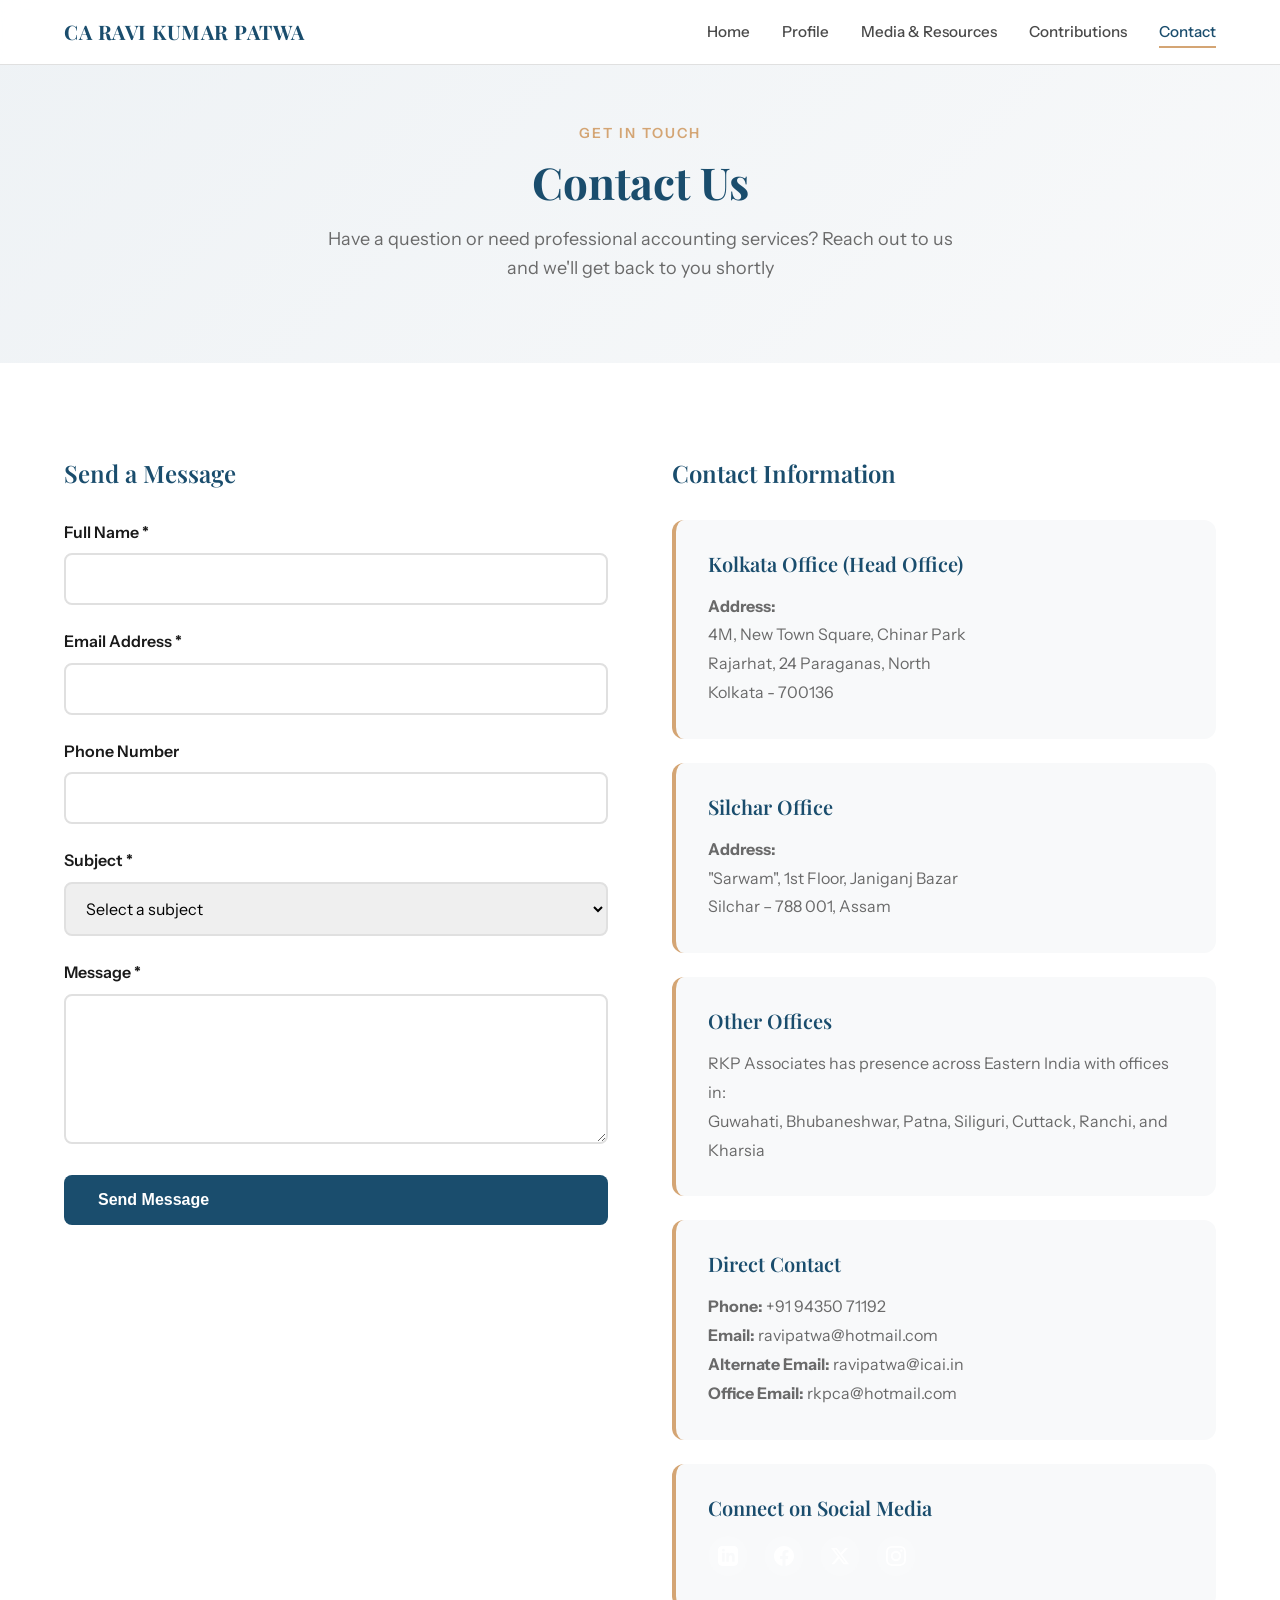
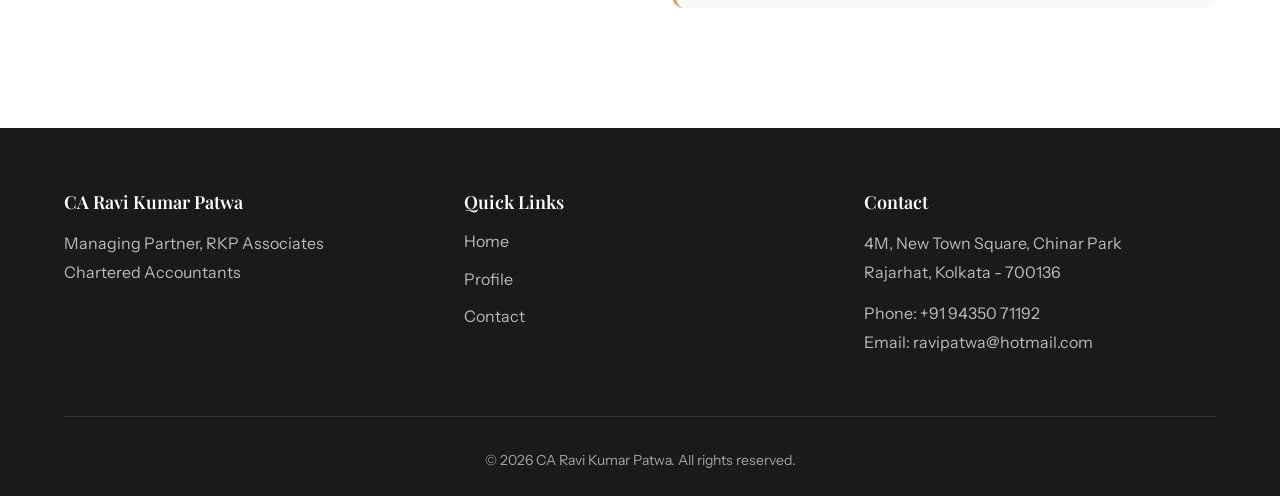
==== contact.html @ ddc804d8 "new website created" ====
<!DOCTYPE html>
<html lang="en">
<head>
    <meta charset="UTF-8">
    <meta name="viewport" content="width=device-width, initial-scale=1.0">
    <title>Contact - CA Ravi Kumar Patwa</title>
    <link href="https://fonts.googleapis.com/css2?family=Playfair+Display:wght@400;600;700&family=Instrument+Sans:wght@400;500;600&display=swap" rel="stylesheet">
    <link rel="stylesheet" href="styles.css">
    <style>
        .contact-grid { display: grid; grid-template-columns: 1fr 1fr; gap: 64px; align-items: start; }
        .form-group { margin-bottom: 24px; }
        .form-group label { display: block; font-weight: 600; color: var(--text-primary); margin-bottom: 8px; }
        .form-group input, .form-group textarea, .form-group select {
            width: 100%; padding: 14px 16px; border: 2px solid var(--border); border-radius: 8px;
            font-family: var(--font-body); font-size: 1rem; transition: var(--transition);
        }
        .form-group input:focus, .form-group textarea:focus, .form-group select:focus {
            outline: none; border-color: var(--primary); box-shadow: 0 0 0 3px rgba(26, 77, 109, 0.1);
        }
        .form-group textarea { min-height: 150px; resize: vertical; }
        .contact-info-card { background: var(--bg-secondary); padding: 32px; border-radius: 12px; margin-bottom: 24px;
            border-left: 4px solid var(--accent); }
        .contact-info-card h3 { color: var(--primary); margin-bottom: 16px; font-size: 1.25rem; }
        .contact-info-card p { color: var(--text-light); line-height: 1.8; }
        .success-message { background: #d4edda; color: #155724; padding: 16px; border-radius: 8px; margin-bottom: 24px;
            display: none; }
        @media (max-width: 968px) { .contact-grid { grid-template-columns: 1fr; } }
    </style>
</head>
<body>
    <nav class="navbar">
        <div class="container">
            <div class="nav-brand"><span class="brand-name">CA RAVI KUMAR PATWA</span></div>
            <div class="nav-menu" id="navMenu">
                <a href="index.html" class="nav-link">Home</a>
                <a href="profile.html" class="nav-link">Profile</a>
                <a href="media.html" class="nav-link">Media & Resources</a>
                <a href="contributions.html" class="nav-link">Contributions</a>
                <a href="contact.html" class="nav-link active">Contact</a>
            </div>
            <div class="nav-toggle" id="navToggle"><span></span><span></span><span></span></div>
        </div>
    </nav>

    <section style="padding: 120px 0 80px; background: linear-gradient(135deg, var(--bg-tertiary) 0%, var(--bg-secondary) 100%);">
        <div class="container">
            <div style="max-width: 900px; margin: 0 auto; text-align: center;">
                <span class="section-label">Get in Touch</span>
                <h1 class="section-title">Contact Us</h1>
                <p class="section-description">Have a question or need professional accounting services? Reach out to us and we'll get back to you shortly</p>
            </div>
        </div>
    </section>

    <section style="padding: 96px 0; background: white;">
        <div class="container">
            <div class="contact-grid">
                <div>
                    <h2 style="color: var(--primary); margin-bottom: 32px;">Send a Message</h2>
                    <div id="successMessage" class="success-message">Thank you for your message! We'll get back to you soon.</div>
                    <form id="contactForm" action="https://formsubmit.co/ravipatwa@hotmail.com" method="POST">
                        <input type="hidden" name="_subject" value="New Contact Form Submission - CA Ravi Patwa">
                        <input type="hidden" name="_captcha" value="false">
                        <input type="hidden" name="_next" value="contact.html?success=true">
                        
                        <div class="form-group">
                            <label for="name">Full Name *</label>
                            <input type="text" id="name" name="name" required>
                        </div>
                        
                        <div class="form-group">
                            <label for="email">Email Address *</label>
                            <input type="email" id="email" name="email" required>
                        </div>
                        
                        <div class="form-group">
                            <label for="phone">Phone Number</label>
                            <input type="tel" id="phone" name="phone">
                        </div>
                        
                        <div class="form-group">
                            <label for="subject">Subject *</label>
                            <select id="subject" name="subject" required>
                                <option value="">Select a subject</option>
                                <option value="Audit Services">Audit Services</option>
                                <option value="Tax Consultation">Tax Consultation</option>
                                <option value="Business Advisory">Business Advisory</option>
                                <option value="Training Program">Training Program</option>
                                <option value="Speaking Engagement">Speaking Engagement</option>
                                <option value="General Inquiry">General Inquiry</option>
                            </select>
                        </div>
                        
                        <div class="form-group">
                            <label for="message">Message *</label>
                            <textarea id="message" name="message" required></textarea>
                        </div>
                        
                        <button type="submit" class="btn btn-primary" style="width: 100%;">Send Message</button>
                    </form>
                </div>

                <div>
                    <h2 style="color: var(--primary); margin-bottom: 32px;">Contact Information</h2>
                    
                    <div class="contact-info-card">
                        <h3>Kolkata Office (Head Office)</h3>
                        <p><strong>Address:</strong><br>
                        4M, New Town Square, Chinar Park<br>
                        Rajarhat, 24 Paraganas, North<br>
                        Kolkata - 700136</p>
                    </div>

                    <div class="contact-info-card">
                        <h3>Silchar Office</h3>
                        <p><strong>Address:</strong><br>
                        "Sarwam", 1st Floor, Janiganj Bazar<br>
                        Silchar – 788 001, Assam</p>
                    </div>

                    <div class="contact-info-card">
                        <h3>Other Offices</h3>
                        <p>RKP Associates has presence across Eastern India with offices in:<br>
                        Guwahati, Bhubaneshwar, Patna, Siliguri, Cuttack, Ranchi, and Kharsia</p>
                    </div>

                    <div class="contact-info-card">
                        <h3>Direct Contact</h3>
                        <p><strong>Phone:</strong> +91 94350 71192<br>
                        <strong>Email:</strong> ravipatwa@hotmail.com<br>
                        <strong>Alternate Email:</strong> ravipatwa@icai.in<br>
                        <strong>Office Email:</strong> rkpca@hotmail.com</p>
                    </div>

                    <div class="contact-info-card">
                        <h3>Connect on Social Media</h3>
                        <div class="social-links" style="margin-top: 16px;">
                        <a href="https://www.linkedin.com/in/ravi-kumar-patwa-6760015/" target="_blank" aria-label="LinkedIn">
                            <svg viewBox="0 0 24 24" fill="currentColor"><path d="M19 0h-14c-2.761 0-5 2.239-5 5v14c0 2.761 2.239 5 5 5h14c2.762 0 5-2.239 5-5v-14c0-2.761-2.238-5-5-5zm-11 19h-3v-11h3v11zm-1.5-12.268c-.966 0-1.75-.79-1.75-1.764s.784-1.764 1.75-1.764 1.75.79 1.75 1.764-.783 1.764-1.75 1.764zm13.5 12.268h-3v-5.604c0-3.368-4-3.113-4 0v5.604h-3v-11h3v1.765c1.396-2.586 7-2.777 7 2.476v6.759z"/></svg>
                        </a>
                        <a href="https://www.facebook.com/caravipatwa/" target="_blank" aria-label="Facebook">
                            <svg viewBox="0 0 24 24" fill="currentColor"><path d="M24 12.073c0-6.627-5.373-12-12-12s-12 5.373-12 12c0 5.99 4.388 10.954 10.125 11.854v-8.385H7.078v-3.47h3.047V9.43c0-3.007 1.792-4.669 4.533-4.669 1.312 0 2.686.235 2.686.235v2.953H15.83c-1.491 0-1.956.925-1.956 1.874v2.25h3.328l-.532 3.47h-2.796v8.385C19.612 23.027 24 18.062 24 12.073z"/></svg>
                        </a>
                        <a href="https://x.com/ravipatwa" target="_blank" aria-label="Twitter">
                            <svg viewBox="0 0 24 24" fill="currentColor"><path d="M18.244 2.25h3.308l-7.227 8.26 8.502 11.24H16.17l-5.214-6.817L4.99 21.75H1.68l7.73-8.835L1.254 2.25H8.08l4.713 6.231zm-1.161 17.52h1.833L7.084 4.126H5.117z"/></svg>
                        </a>
                        <a href="https://www.instagram.com/ravipatwa12/" target="_blank" aria-label="Instagram">
                            <svg viewBox="0 0 24 24" fill="currentColor"><path d="M12 2.163c3.204 0 3.584.012 4.85.07 3.252.148 4.771 1.691 4.919 4.919.058 1.265.069 1.645.069 4.849 0 3.205-.012 3.584-.069 4.849-.149 3.225-1.664 4.771-4.919 4.919-1.266.058-1.644.07-4.85.07-3.204 0-3.584-.012-4.849-.07-3.26-.149-4.771-1.699-4.919-4.92-.058-1.265-.07-1.644-.07-4.849 0-3.204.013-3.583.07-4.849.149-3.227 1.664-4.771 4.919-4.919 1.266-.057 1.645-.069 4.849-.069zm0-2.163c-3.259 0-3.667.014-4.947.072-4.358.2-6.78 2.618-6.98 6.98-.059 1.281-.073 1.689-.073 4.948 0 3.259.014 3.668.072 4.948.2 4.358 2.618 6.78 6.98 6.98 1.281.058 1.689.072 4.948.072 3.259 0 3.668-.014 4.948-.072 4.354-.2 6.782-2.618 6.979-6.98.059-1.28.073-1.689.073-4.948 0-3.259-.014-3.667-.072-4.947-.196-4.354-2.617-6.78-6.979-6.98-1.281-.059-1.69-.073-4.949-.073zm0 5.838c-3.403 0-6.162 2.759-6.162 6.162s2.759 6.163 6.162 6.163 6.162-2.759 6.162-6.163c0-3.403-2.759-6.162-6.162-6.162zm0 10.162c-2.209 0-4-1.79-4-4 0-2.209 1.791-4 4-4s4 1.791 4 4c0 2.21-1.791 4-4 4zm6.406-11.845c-.796 0-1.441.645-1.441 1.44s.645 1.44 1.441 1.44c.795 0 1.439-.645 1.439-1.44s-.644-1.44-1.439-1.44z"/></svg>
                        </a>
                        </div>
                    </div>
                </div>
            </div>
        </div>
    </section>

    <footer class="footer">
        <div class="container">
            <div class="footer-grid">
                <div class="footer-col">
                    <h3>CA Ravi Kumar Patwa</h3>
                    <p>Managing Partner, RKP Associates<br>Chartered Accountants</p>
                </div>
                <div class="footer-col">
                    <h4>Quick Links</h4>
                    <ul>
                        <li><a href="index.html">Home</a></li>
                        <li><a href="profile.html">Profile</a></li>
                        <li><a href="contact.html">Contact</a></li>
                    </ul>
                </div>
                <div class="footer-col">
                    <h4>Contact</h4>
                    <p>4M, New Town Square, Chinar Park<br>Rajarhat, Kolkata - 700136</p>
                    <p>Phone: +91 94350 71192<br>Email: ravipatwa@hotmail.com</p>
                </div>
            </div>
            <div class="footer-bottom">
                <p>&copy; 2026 CA Ravi Kumar Patwa. All rights reserved.</p>
            </div>
        </div>
    </footer>
    
    <script src="script.js"></script>
    <script>
        // Show success message if form was submitted
        const urlParams = new URLSearchParams(window.location.search);
        if (urlParams.get('success') === 'true') {
            document.getElementById('successMessage').style.display = 'block';
            window.history.replaceState({}, document.title, window.location.pathname);
        }
    </script>
</body>
</html>
---- styles.css ----
/* Reset and Base Styles */
* {
    margin: 0;
    padding: 0;
    box-sizing: border-box;
}

:root {
    /* Color Palette - Sophisticated Professional */
    --primary: #1a4d6d;
    --primary-light: #2b6b91;
    --primary-dark: #0f3449;
    --accent: #d4a574;
    --accent-light: #e6c9a8;
    --accent-dark: #b8864f;
    
    --text-primary: #1a1a1a;
    --text-secondary: #4a4a4a;
    --text-light: #6a6a6a;
    
    --bg-primary: #ffffff;
    --bg-secondary: #f8f9fa;
    --bg-tertiary: #eef2f5;
    
    --border: #e0e0e0;
    --shadow-sm: 0 2px 8px rgba(0, 0, 0, 0.08);
    --shadow-md: 0 4px 16px rgba(0, 0, 0, 0.12);
    --shadow-lg: 0 8px 32px rgba(0, 0, 0, 0.16);
    
    /* Typography */
    --font-heading: 'Playfair Display', serif;
    --font-body: 'Instrument Sans', -apple-system, system-ui, sans-serif;
    
    --transition: all 0.3s cubic-bezier(0.4, 0, 0.2, 1);
}

body {
    font-family: var(--font-body);
    color: var(--text-primary);
    background: var(--bg-primary);
    line-height: 1.6;
    overflow-x: hidden;
}

.container {
    max-width: 1200px;
    margin: 0 auto;
    padding: 0 24px;
}

/* Typography */
h1, h2, h3, h4, h5, h6 {
    font-family: var(--font-heading);
    font-weight: 600;
    line-height: 1.2;
    color: var(--text-primary);
}

/* Navigation */
.navbar {
    position: fixed;
    top: 0;
    left: 0;
    right: 0;
    z-index: 1000;
    background: rgba(255, 255, 255, 0.95);
    backdrop-filter: blur(10px);
    border-bottom: 1px solid var(--border);
    transition: var(--transition);
}

.navbar .container {
    display: flex;
    justify-content: space-between;
    align-items: center;
    padding: 16px 24px;
}

.nav-brand .brand-name {
    font-family: var(--font-heading);
    font-size: 1.25rem;
    font-weight: 700;
    color: var(--primary);
    letter-spacing: 0.5px;
}

.nav-menu {
    display: flex;
    gap: 32px;
}

.nav-link {
    font-size: 0.95rem;
    font-weight: 500;
    color: var(--text-secondary);
    text-decoration: none;
    position: relative;
    transition: var(--transition);
}

.nav-link:hover,
.nav-link.active {
    color: var(--primary);
}

.nav-link::after {
    content: '';
    position: absolute;
    bottom: -4px;
    left: 0;
    width: 0;
    height: 2px;
    background: var(--accent);
    transition: var(--transition);
}

.nav-link:hover::after,
.nav-link.active::after {
    width: 100%;
}

.nav-toggle {
    display: none;
    flex-direction: column;
    gap: 5px;
    cursor: pointer;
}

.nav-toggle span {
    width: 25px;
    height: 3px;
    background: var(--primary);
    transition: var(--transition);
}

/* Hero Section */
.hero {
    position: relative;
    min-height: 100vh;
    display: flex;
    align-items: center;
    background: linear-gradient(135deg, var(--bg-tertiary) 0%, var(--bg-secondary) 100%);
    padding-top: 80px;
}

.hero-overlay {
    position: absolute;
    inset: 0;
    background: url('data:image/svg+xml,%3Csvg width="60" height="60" viewBox="0 0 60 60" xmlns="http://www.w3.org/2000/svg"%3E%3Cg fill="none" fill-rule="evenodd"%3E%3Cg fill="%231a4d6d" fill-opacity="0.03"%3E%3Cpath d="M36 34v-4h-2v4h-4v2h4v4h2v-4h4v-2h-4zm0-30V0h-2v4h-4v2h4v4h2V6h4V4h-4zM6 34v-4H4v4H0v2h4v4h2v-4h4v-2H6zM6 4V0H4v4H0v2h4v4h2V6h4V4H6z"/%3E%3C/g%3E%3C/g%3E%3C/svg%3E');
    pointer-events: none;
}

.hero-content {
    width: 100%;
    position: relative;
    z-index: 1;
}

.hero-grid {
    display: grid;
    grid-template-columns: 1.2fr 1fr;
    gap: 64px;
    align-items: center;
}

.hero-label {
    display: inline-block;
    font-size: 0.875rem;
    font-weight: 600;
    letter-spacing: 2px;
    text-transform: uppercase;
    color: var(--accent);
    margin-bottom: 16px;
}

.hero-title {
    font-size: 4rem;
    font-weight: 700;
    margin-bottom: 16px;
    color: var(--primary);
    line-height: 1.1;
}

.hero-subtitle {
    font-size: 1.5rem;
    color: var(--text-secondary);
    margin-bottom: 24px;
    font-weight: 400;
}

.hero-description {
    font-size: 1.125rem;
    color: var(--text-light);
    margin-bottom: 32px;
    max-width: 540px;
}

.hero-stats {
    display: flex;
    gap: 48px;
    margin-bottom: 40px;
}

.stat-item {
    text-align: left;
}

.stat-number {
    font-family: var(--font-heading);
    font-size: 2.5rem;
    font-weight: 700;
    color: var(--primary);
    line-height: 1;
    margin-bottom: 8px;
}

.stat-label {
    font-size: 0.875rem;
    color: var(--text-light);
    text-transform: uppercase;
    letter-spacing: 1px;
}

.hero-cta {
    display: flex;
    gap: 16px;
    flex-wrap: wrap;
}

.btn {
    display: inline-flex;
    align-items: center;
    padding: 14px 32px;
    font-size: 1rem;
    font-weight: 600;
    text-decoration: none;
    border-radius: 8px;
    transition: var(--transition);
    cursor: pointer;
    border: 2px solid transparent;
}

.btn-primary {
    background: var(--primary);
    color: white;
}

.btn-primary:hover {
    background: var(--primary-dark);
    transform: translateY(-2px);
    box-shadow: var(--shadow-md);
}

.btn-outline {
    border-color: var(--primary);
    color: var(--primary);
    background: transparent;
}

.btn-outline:hover {
    background: var(--primary);
    color: white;
    transform: translateY(-2px);
}

.btn-outline-light {
    border-color: white;
    color: white;
    background: transparent;
}

.btn-outline-light:hover {
    background: white;
    color: var(--primary);
}

.hero-image {
    position: relative;
}

.image-frame {
    position: relative;
    border-radius: 12px;
    overflow: hidden;
    box-shadow: var(--shadow-lg);
}

.image-frame img {
    width: 100%;
    height: auto;
    display: block;
    object-fit: cover;
}

.image-accent {
    position: absolute;
    top: -20px;
    right: -20px;
    width: 100%;
    height: 100%;
    border: 3px solid var(--accent);
    border-radius: 12px;
    z-index: -1;
}

.scroll-indicator {
    position: absolute;
    bottom: 40px;
    left: 50%;
    transform: translateX(-50%);
    z-index: 2;
}

.scroll-indicator span {
    display: block;
    width: 24px;
    height: 36px;
    border: 2px solid var(--primary);
    border-radius: 12px;
    position: relative;
}

.scroll-indicator span::before {
    content: '';
    position: absolute;
    top: 8px;
    left: 50%;
    transform: translateX(-50%);
    width: 4px;
    height: 8px;
    background: var(--primary);
    border-radius: 2px;
    animation: scroll 2s infinite;
}

@keyframes scroll {
    0%, 100% { top: 8px; opacity: 1; }
    50% { top: 20px; opacity: 0.3; }
}

/* Section Styles */
section {
    padding: 96px 0;
}

.section-header {
    text-align: center;
    margin-bottom: 64px;
}

.section-label {
    display: inline-block;
    font-size: 0.875rem;
    font-weight: 600;
    letter-spacing: 2px;
    text-transform: uppercase;
    color: var(--accent);
    margin-bottom: 12px;
}

.section-title {
    font-size: 2.75rem;
    font-weight: 700;
    color: var(--primary);
    margin-bottom: 16px;
}

.section-description {
    font-size: 1.125rem;
    color: var(--text-light);
    max-width: 640px;
    margin: 0 auto;
}

/* Current Positions */
.current-positions {
    background: var(--bg-secondary);
}

.positions-grid {
    display: grid;
    grid-template-columns: repeat(auto-fit, minmax(300px, 1fr));
    gap: 24px;
}

.position-card {
    background: white;
    border-radius: 12px;
    padding: 32px;
    transition: var(--transition);
    border: 1px solid var(--border);
}

.position-card:hover {
    transform: translateY(-8px);
    box-shadow: var(--shadow-lg);
    border-color: var(--accent-light);
}

.position-card.highlight {
    background: linear-gradient(135deg, var(--primary) 0%, var(--primary-light) 100%);
    color: white;
    border: none;
}

.position-card.highlight h3,
.position-card.highlight .position-org,
.position-card.highlight .position-desc {
    color: white;
}

.position-card.highlight .position-icon svg {
    stroke: white;
}

.position-icon {
    width: 48px;
    height: 48px;
    margin-bottom: 20px;
}

.position-icon svg {
    width: 100%;
    height: 100%;
    stroke: var(--primary);
}

.position-card h3 {
    font-size: 1.25rem;
    margin-bottom: 8px;
    color: var(--text-primary);
}

.position-org {
    font-size: 0.875rem;
    font-weight: 600;
    color: var(--accent);
    margin-bottom: 12px;
    text-transform: uppercase;
    letter-spacing: 1px;
}

.position-desc {
    font-size: 0.95rem;
    color: var(--text-light);
    line-height: 1.6;
}

/* Journey Timeline */
.journey {
    background: white;
}

.journey-timeline {
    max-width: 800px;
    margin: 0 auto;
    position: relative;
}

.journey-timeline::before {
    content: '';
    position: absolute;
    left: 20px;
    top: 0;
    bottom: 0;
    width: 2px;
    background: var(--accent-light);
}

.timeline-item {
    position: relative;
    padding-left: 64px;
    margin-bottom: 48px;
}

.timeline-marker {
    position: absolute;
    left: 12px;
    top: 8px;
    width: 16px;
    height: 16px;
    border-radius: 50%;
    background: var(--accent);
    border: 3px solid white;
    box-shadow: 0 0 0 4px var(--accent-light);
}

.timeline-content h3 {
    font-size: 1.5rem;
    color: var(--primary);
    margin-bottom: 8px;
}

.timeline-year {
    font-size: 0.875rem;
    font-weight: 600;
    color: var(--accent);
    margin-bottom: 12px;
    text-transform: uppercase;
    letter-spacing: 1px;
}

.timeline-content p {
    color: var(--text-light);
    line-height: 1.7;
}

/* Firm Overview */
.firm-overview {
    background: var(--primary);
    color: white;
}

.firm-overview .section-label {
    color: var(--accent-light);
}

.firm-overview .section-title {
    color: white;
}

.firm-grid {
    display: grid;
    grid-template-columns: 1.2fr 1fr;
    gap: 64px;
    align-items: center;
}

.firm-content p {
    color: rgba(255, 255, 255, 0.9);
    font-size: 1.125rem;
    line-height: 1.8;
    margin-bottom: 32px;
}

.firm-highlights {
    margin-bottom: 48px;
}

.highlight-item {
    display: flex;
    gap: 20px;
    margin-bottom: 24px;
    padding: 20px;
    background: rgba(255, 255, 255, 0.1);
    border-radius: 8px;
    backdrop-filter: blur(10px);
}

.highlight-item svg {
    width: 32px;
    height: 32px;
    flex-shrink: 0;
    stroke: var(--accent-light);
}

.highlight-item h4 {
    font-size: 1.125rem;
    color: white;
    margin-bottom: 4px;
}

.highlight-item p {
    font-size: 0.95rem;
    color: rgba(255, 255, 255, 0.8);
    margin: 0;
}

.team-composition h3 {
    font-size: 1.5rem;
    color: white;
    margin-bottom: 24px;
}

.team-stats {
    display: grid;
    grid-template-columns: repeat(auto-fit, minmax(120px, 1fr));
    gap: 16px;
}

.team-stat {
    text-align: center;
    padding: 16px;
    background: rgba(255, 255, 255, 0.1);
    border-radius: 8px;
}

.team-stat .stat-number {
    font-size: 2rem;
    color: var(--accent-light);
}

.team-stat .stat-label {
    font-size: 0.75rem;
    color: rgba(255, 255, 255, 0.8);
}

.image-collage {
    display: grid;
    grid-template-columns: repeat(2, 1fr);
    gap: 16px;
}

.collage-img {
    width: 100%;
    height: 200px;
    object-fit: cover;
    border-radius: 8px;
    box-shadow: var(--shadow-md);
}

.collage-img.img-1 {
    grid-column: 1 / -1;
    height: 280px;
}

/* Professional Exposure */
.exposure {
    background: var(--bg-secondary);
}

.exposure-grid {
    display: grid;
    grid-template-columns: repeat(auto-fit, minmax(280px, 1fr));
    gap: 24px;
}

.exposure-card {
    background: white;
    padding: 32px;
    border-radius: 12px;
    border: 1px solid var(--border);
    transition: var(--transition);
}

.exposure-card:hover {
    transform: translateY(-4px);
    box-shadow: var(--shadow-md);
    border-color: var(--accent);
}

.exposure-icon {
    font-size: 2.5rem;
    margin-bottom: 16px;
}

.exposure-card h3 {
    font-size: 1.25rem;
    color: var(--primary);
    margin-bottom: 12px;
}

.exposure-card p {
    font-size: 0.95rem;
    color: var(--text-light);
    line-height: 1.6;
}

/* Achievements Highlight */
.achievements-highlight {
    background: white;
}

.achievements-carousel {
    display: grid;
    grid-template-columns: repeat(auto-fit, minmax(250px, 1fr));
    gap: 32px;
}

.achievement-card {
    text-align: center;
    padding: 40px 24px;
    border-radius: 12px;
    background: var(--bg-tertiary);
    border: 2px solid var(--border);
    transition: var(--transition);
}

.achievement-card:hover {
    border-color: var(--accent);
    transform: translateY(-8px);
    box-shadow: var(--shadow-lg);
}

.achievement-number {
    font-family: var(--font-heading);
    font-size: 3.5rem;
    font-weight: 700;
    color: var(--primary);
    line-height: 1;
    margin-bottom: 16px;
}

.achievement-card h3 {
    font-size: 1.25rem;
    color: var(--text-primary);
    margin-bottom: 12px;
}

.achievement-card p {
    font-size: 0.95rem;
    color: var(--text-light);
    line-height: 1.6;
}

/* CTA Section */
.cta-section {
    background: linear-gradient(135deg, var(--primary) 0%, var(--primary-light) 100%);
    color: white;
    text-align: center;
}

.cta-content h2 {
    font-size: 2.5rem;
    color: white;
    margin-bottom: 16px;
}

.cta-content p {
    font-size: 1.25rem;
    color: rgba(255, 255, 255, 0.9);
    margin-bottom: 32px;
}

.cta-buttons {
    display: flex;
    gap: 16px;
    justify-content: center;
    flex-wrap: wrap;
}

/* Footer */
.footer {
    background: var(--text-primary);
    color: rgba(255, 255, 255, 0.8);
    padding: 64px 0 24px;
}

.footer-grid {
    display: grid;
    grid-template-columns: repeat(auto-fit, minmax(250px, 1fr));
    gap: 48px;
    margin-bottom: 48px;
}

.footer-col h3,
.footer-col h4 {
    color: white;
    margin-bottom: 16px;
    font-size: 1.125rem;
}

.footer-col p {
    color: rgba(255, 255, 255, 0.7);
    line-height: 1.8;
    margin-bottom: 12px;
}

.footer-col ul {
    list-style: none;
}

.footer-col ul li {
    margin-bottom: 12px;
}

.footer-col ul li a {
    color: rgba(255, 255, 255, 0.7);
    text-decoration: none;
    transition: var(--transition);
}

.footer-col ul li a:hover {
    color: var(--accent-light);
}

.social-links {
    display: flex;
    gap: 16px;
    margin-top: 20px;
}

.social-links a {
    width: 40px;
    height: 40px;
    display: flex;
    align-items: center;
    justify-content: center;
    background: rgba(255, 255, 255, 0.1);
    border-radius: 50%;
    transition: var(--transition);
}

.social-links a:hover {
    background: var(--accent);
    transform: translateY(-4px);
}

.social-links svg {
    width: 20px;
    height: 20px;
    fill: white;
}

.footer-bottom {
    text-align: center;
    padding-top: 32px;
    border-top: 1px solid rgba(255, 255, 255, 0.1);
}

.footer-bottom p {
    color: rgba(255, 255, 255, 0.6);
    font-size: 0.875rem;
}

/* Animations */
@keyframes fadeIn {
    from {
        opacity: 0;
    }
    to {
        opacity: 1;
    }
}

@keyframes fadeInUp {
    from {
        opacity: 0;
        transform: translateY(30px);
    }
    to {
        opacity: 1;
        transform: translateY(0);
    }
}

@keyframes fadeInRight {
    from {
        opacity: 0;
        transform: translateX(30px);
    }
    to {
        opacity: 1;
        transform: translateX(0);
    }
}

.fade-in {
    animation: fadeIn 0.8s ease-out;
}

.fade-in-up {
    animation: fadeInUp 0.8s ease-out;
}

.fade-in-up.delay-1 {
    animation-delay: 0.2s;
    opacity: 0;
    animation-fill-mode: forwards;
}

.fade-in-up.delay-2 {
    animation-delay: 0.4s;
    opacity: 0;
    animation-fill-mode: forwards;
}

.fade-in-up.delay-3 {
    animation-delay: 0.6s;
    opacity: 0;
    animation-fill-mode: forwards;
}

.fade-in-up.delay-4 {
    animation-delay: 0.8s;
    opacity: 0;
    animation-fill-mode: forwards;
}

.fade-in-right {
    animation: fadeInRight 0.8s ease-out 0.4s;
    opacity: 0;
    animation-fill-mode: forwards;
}

/* Responsive Design */
@media (max-width: 968px) {
    .hero-grid,
    .firm-grid {
        grid-template-columns: 1fr;
        gap: 40px;
    }
    
    .hero-title {
        font-size: 3rem;
    }
    
    .section-title {
        font-size: 2.25rem;
    }
    
    .hero-image {
        order: -1;
    }
}

@media (max-width: 768px) {
    .nav-menu {
        position: fixed;
        top: 70px;
        left: -100%;
        width: 100%;
        flex-direction: column;
        background: white;
        padding: 24px;
        box-shadow: var(--shadow-lg);
        transition: var(--transition);
    }
    
    .nav-menu.active {
        left: 0;
    }
    
    .nav-toggle {
        display: flex;
    }
    
    .hero-title {
        font-size: 2.5rem;
    }
    
    .hero-stats {
        flex-direction: column;
        gap: 24px;
    }
    
    .positions-grid,
    .exposure-grid {
        grid-template-columns: 1fr;
    }
    
    .journey-timeline::before {
        left: 12px;
    }
    
    .timeline-item {
        padding-left: 48px;
    }
    
    .timeline-marker {
        left: 4px;
    }
}

@media (max-width: 480px) {
    .hero-title {
        font-size: 2rem;
    }
    
    .section-title {
        font-size: 1.875rem;
    }
    
    .btn {
        width: 100%;
        justify-content: center;
    }
    
    .hero-cta {
        flex-direction: column;
    }
}
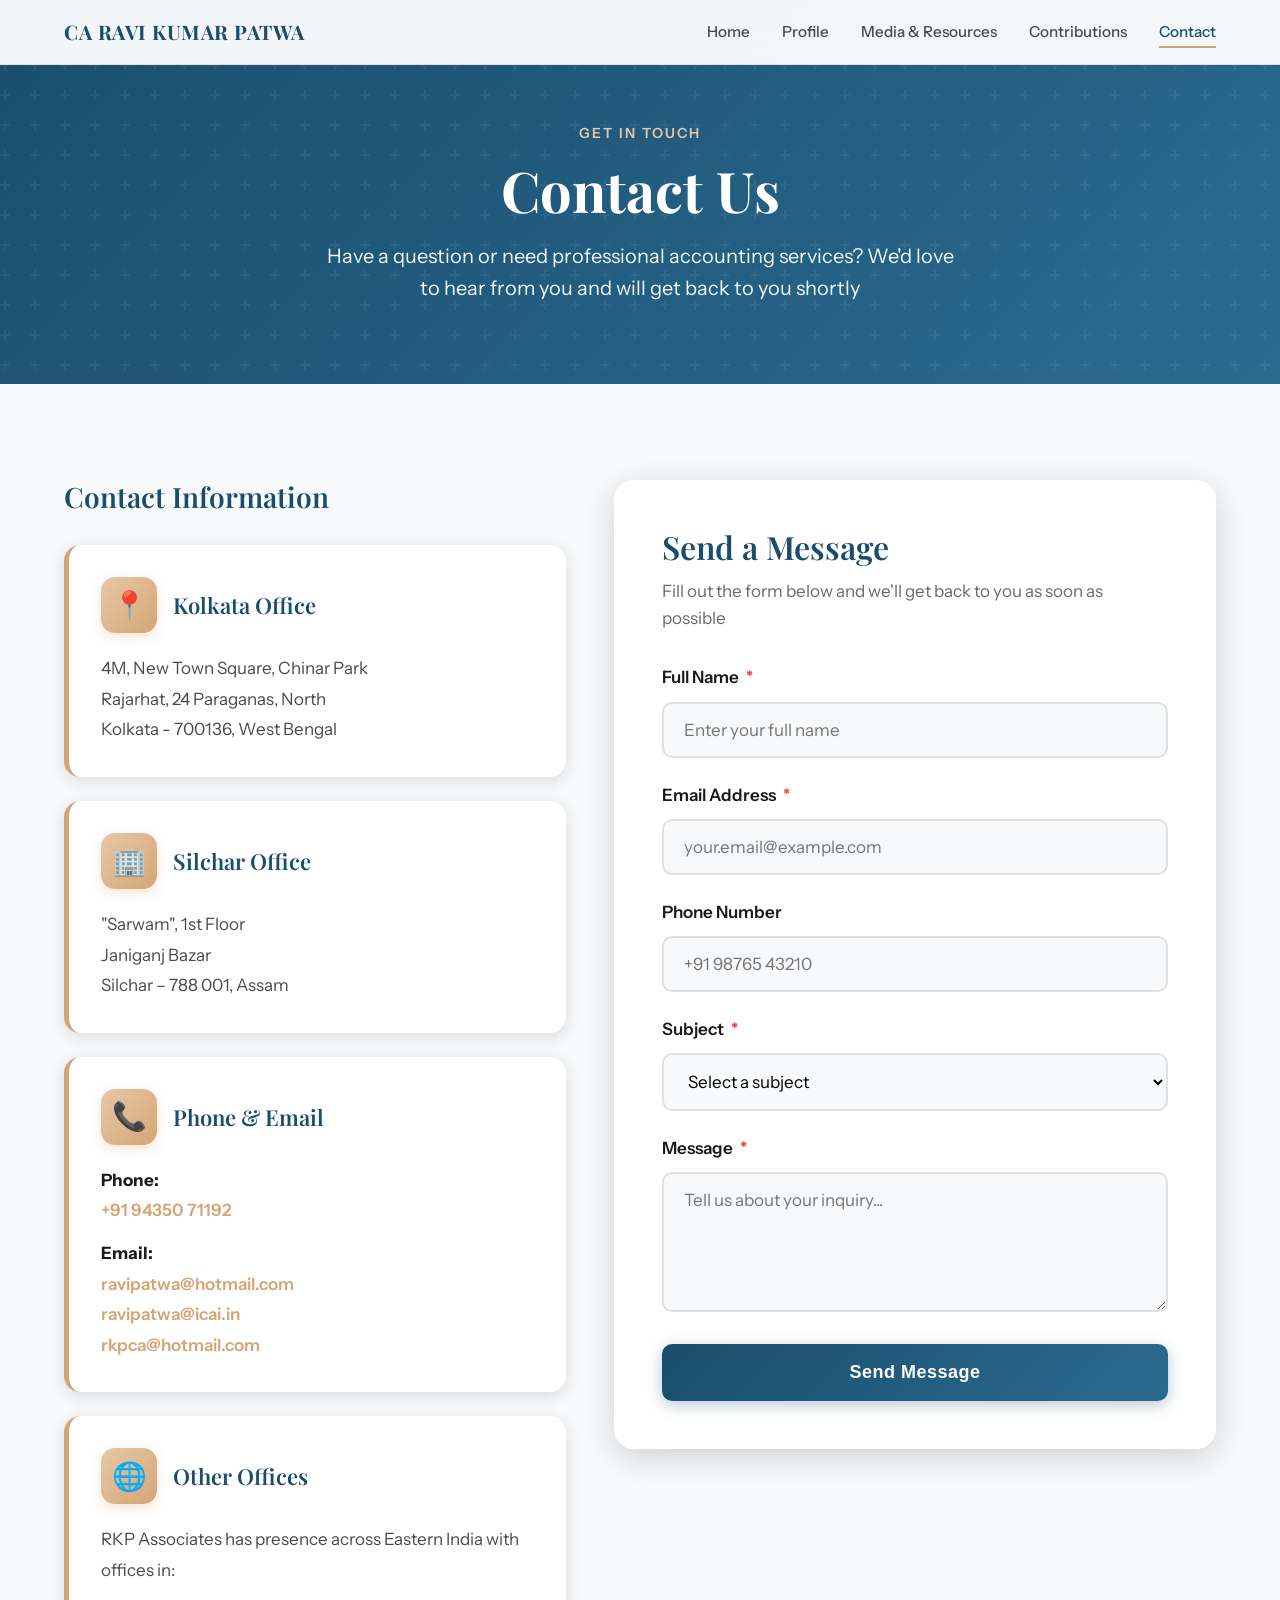
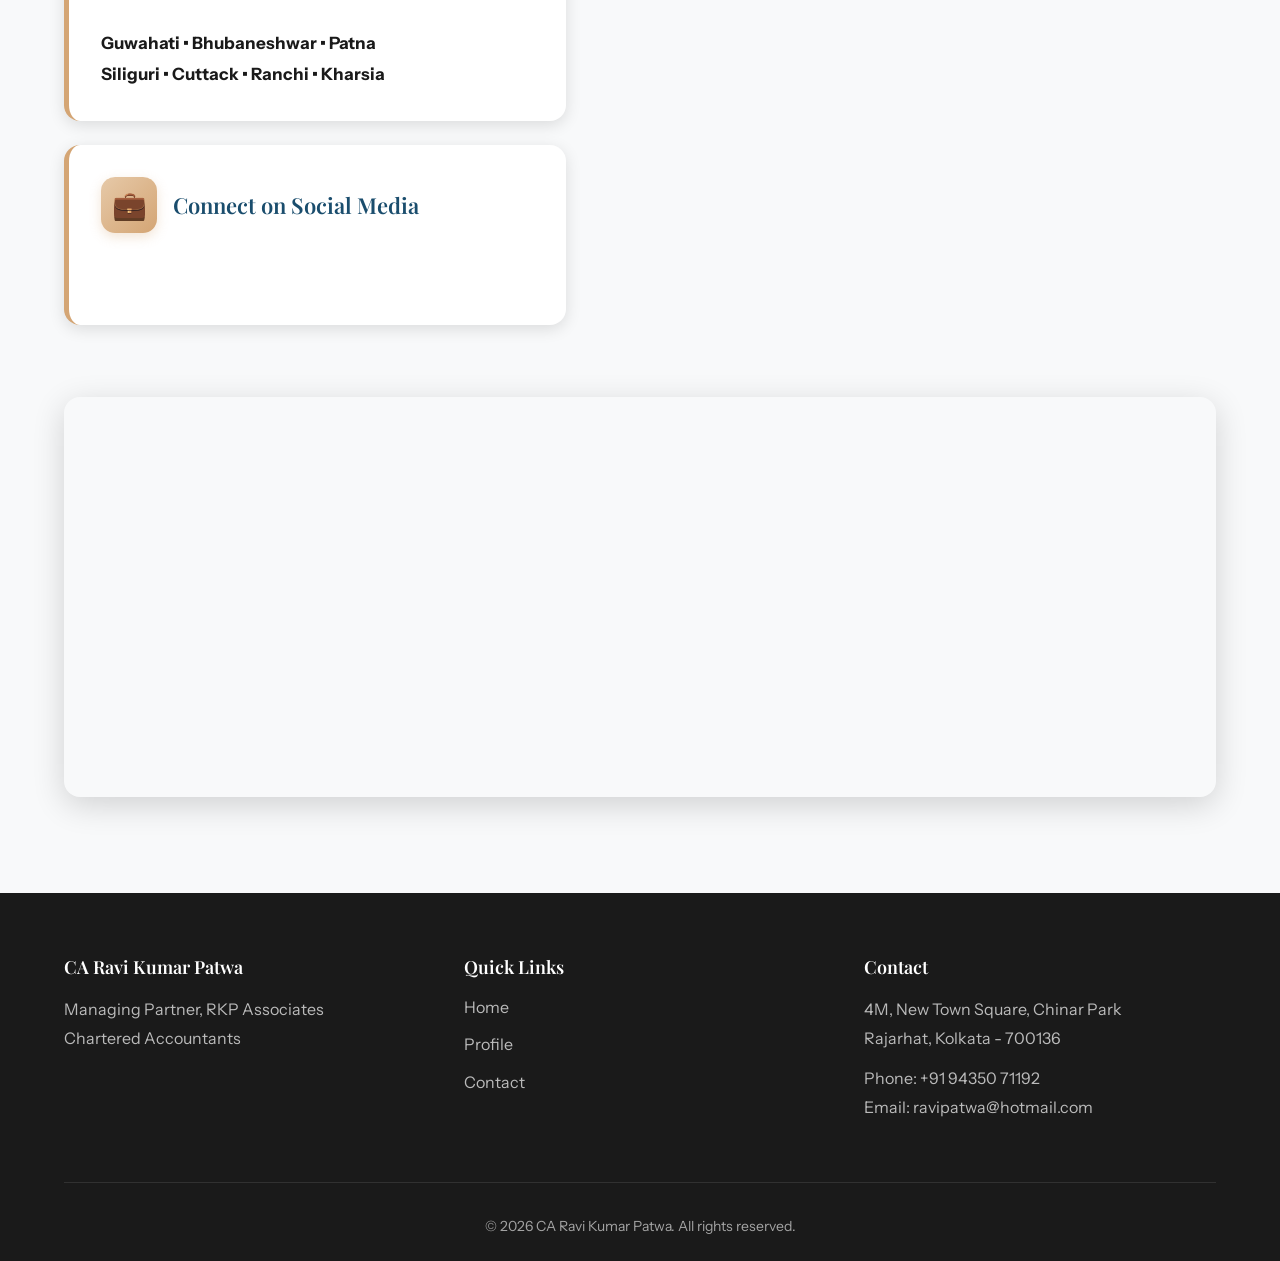
==== commit 5e4f969e: "media & profile customized" ====
--- a/contact.html
+++ b/contact.html
@@ -1,194 +1,720 @@
-<!DOCTYPE html>
+<!doctype html>
 <html lang="en">
-<head>
-    <meta charset="UTF-8">
-    <meta name="viewport" content="width=device-width, initial-scale=1.0">
+  <head>
+    <meta charset="UTF-8" />
+    <meta name="viewport" content="width=device-width, initial-scale=1.0" />
     <title>Contact - CA Ravi Kumar Patwa</title>
-    <link href="https://fonts.googleapis.com/css2?family=Playfair+Display:wght@400;600;700&family=Instrument+Sans:wght@400;500;600&display=swap" rel="stylesheet">
-    <link rel="stylesheet" href="styles.css">
+    <link
+      href="https://fonts.googleapis.com/css2?family=Playfair+Display:wght@400;600;700&family=Instrument+Sans:wght@400;500;600&display=swap"
+      rel="stylesheet"
+    />
+    <link rel="stylesheet" href="styles.css" />
     <style>
-        .contact-grid { display: grid; grid-template-columns: 1fr 1fr; gap: 64px; align-items: start; }
-        .form-group { margin-bottom: 24px; }
-        .form-group label { display: block; font-weight: 600; color: var(--text-primary); margin-bottom: 8px; }
-        .form-group input, .form-group textarea, .form-group select {
-            width: 100%; padding: 14px 16px; border: 2px solid var(--border); border-radius: 8px;
-            font-family: var(--font-body); font-size: 1rem; transition: var(--transition);
-        }
-        .form-group input:focus, .form-group textarea:focus, .form-group select:focus {
-            outline: none; border-color: var(--primary); box-shadow: 0 0 0 3px rgba(26, 77, 109, 0.1);
-        }
-        .form-group textarea { min-height: 150px; resize: vertical; }
-        .contact-info-card { background: var(--bg-secondary); padding: 32px; border-radius: 12px; margin-bottom: 24px;
-            border-left: 4px solid var(--accent); }
-        .contact-info-card h3 { color: var(--primary); margin-bottom: 16px; font-size: 1.25rem; }
-        .contact-info-card p { color: var(--text-light); line-height: 1.8; }
-        .success-message { background: #d4edda; color: #155724; padding: 16px; border-radius: 8px; margin-bottom: 24px;
-            display: none; }
-        @media (max-width: 968px) { .contact-grid { grid-template-columns: 1fr; } }
+      .contact-hero {
+        padding: 120px 0 80px;
+        background: linear-gradient(
+          135deg,
+          var(--primary) 0%,
+          var(--primary-light) 100%
+        );
+        position: relative;
+        overflow: hidden;
+      }
+      .contact-hero::before {
+        content: "";
+        position: absolute;
+        inset: 0;
+        background: url('data:image/svg+xml,%3Csvg width="60" height="60" viewBox="0 0 60 60" xmlns="http://www.w3.org/2000/svg"%3E%3Cg fill="none" fill-rule="evenodd"%3E%3Cg fill="%23ffffff" fill-opacity="0.05"%3E%3Cpath d="M36 34v-4h-2v4h-4v2h4v4h2v-4h4v-2h-4zm0-30V0h-2v4h-4v2h4v4h2V6h4V4h-4zM6 34v-4H4v4H0v2h4v4h2v-4h4v-2H6zM6 4V0H4v4H0v2h4v4h2V6h4V4H6z"/%3E%3C/g%3E%3C/g%3E%3C/svg%3E');
+      }
+      .contact-hero .section-label {
+        color: var(--accent-light);
+      }
+      .contact-hero .section-title {
+        color: white;
+        font-size: 3.5rem;
+      }
+      .contact-hero .section-description {
+        color: rgba(255, 255, 255, 0.95);
+        font-size: 1.25rem;
+      }
+
+      /* Contact Grid */
+      .contact-main-grid {
+        display: grid;
+        grid-template-columns: 1fr 1.2fr;
+        gap: 48px;
+        align-items: start;
+      }
+
+      /* Contact Info Cards */
+      .contact-info-section h3 {
+        color: var(--primary);
+        font-size: 1.75rem;
+        margin-bottom: 32px;
+      }
+      .info-card {
+        background: white;
+        padding: 32px;
+        border-radius: 16px;
+        margin-bottom: 24px;
+        border-left: 5px solid var(--accent);
+        box-shadow: var(--shadow-md);
+        transition: var(--transition);
+      }
+      .info-card:hover {
+        transform: translateX(8px);
+        box-shadow: var(--shadow-lg);
+      }
+      .info-header {
+        display: flex;
+        align-items: center;
+        gap: 16px;
+        margin-bottom: 20px;
+      }
+      .info-icon {
+        width: 56px;
+        height: 56px;
+        background: linear-gradient(
+          135deg,
+          var(--accent-light) 0%,
+          var(--accent) 100%
+        );
+        border-radius: 14px;
+        display: flex;
+        align-items: center;
+        justify-content: center;
+        font-size: 1.75rem;
+        flex-shrink: 0;
+        box-shadow: 0 4px 12px rgba(212, 165, 116, 0.3);
+      }
+      .info-header h4 {
+        color: var(--primary);
+        font-size: 1.375rem;
+        margin: 0;
+      }
+      .info-details {
+        color: var(--text-secondary);
+        line-height: 1.8;
+        font-size: 1.0625rem;
+      }
+      .info-details strong {
+        color: var(--text-primary);
+        display: block;
+        margin-top: 12px;
+      }
+      .info-details a {
+        color: var(--accent);
+        text-decoration: none;
+        font-weight: 600;
+        transition: var(--transition);
+      }
+      .info-details a:hover {
+        color: var(--accent-dark);
+      }
+
+      /* Form Section */
+      .form-section {
+        background: white;
+        padding: 48px;
+        border-radius: 20px;
+        box-shadow: var(--shadow-lg);
+        position: sticky;
+        top: 100px;
+      }
+      .form-section h3 {
+        color: var(--primary);
+        font-size: 2rem;
+        margin-bottom: 12px;
+      }
+      .form-section p {
+        color: var(--text-light);
+        margin-bottom: 32px;
+        font-size: 1.0625rem;
+      }
+      .form-group {
+        margin-bottom: 24px;
+      }
+      .form-group label {
+        display: block;
+        font-weight: 600;
+        color: var(--text-primary);
+        margin-bottom: 10px;
+        font-size: 1.0625rem;
+      }
+      .form-group label .required {
+        color: #e74c3c;
+        margin-left: 4px;
+      }
+      .form-group input,
+      .form-group textarea,
+      .form-group select {
+        width: 100%;
+        padding: 16px 20px;
+        border: 2px solid var(--border);
+        border-radius: 10px;
+        font-family: var(--font-body);
+        font-size: 1.0625rem;
+        transition: var(--transition);
+        background: var(--bg-secondary);
+      }
+      .form-group input:focus,
+      .form-group textarea:focus,
+      .form-group select:focus {
+        outline: none;
+        border-color: var(--primary);
+        background: white;
+        box-shadow: 0 0 0 4px rgba(26, 77, 109, 0.1);
+      }
+      .form-group textarea {
+        min-height: 140px;
+        resize: vertical;
+      }
+      .submit-btn {
+        width: 100%;
+        padding: 18px 32px;
+        background: linear-gradient(
+          135deg,
+          var(--primary) 0%,
+          var(--primary-light) 100%
+        );
+        color: white;
+        border: none;
+        border-radius: 10px;
+        font-size: 1.125rem;
+        font-weight: 700;
+        cursor: pointer;
+        transition: var(--transition);
+        box-shadow: 0 4px 15px rgba(26, 77, 109, 0.3);
+        letter-spacing: 0.5px;
+      }
+      .submit-btn:hover {
+        transform: translateY(-3px);
+        box-shadow: 0 8px 25px rgba(26, 77, 109, 0.4);
+      }
+      .submit-btn:active {
+        transform: translateY(-1px);
+      }
+
+      /* Thank You Overlay */
+      .thank-you-overlay {
+        position: fixed;
+        inset: 0;
+        background: linear-gradient(
+          135deg,
+          var(--primary) 0%,
+          var(--primary-light) 100%
+        );
+        display: flex;
+        align-items: center;
+        justify-content: center;
+        z-index: 9999;
+        opacity: 0;
+        visibility: hidden;
+        transition:
+          opacity 0.5s ease,
+          visibility 0.5s ease;
+      }
+      .thank-you-overlay.active {
+        opacity: 1;
+        visibility: visible;
+      }
+      .thank-you-content {
+        text-align: center;
+        color: white;
+        max-width: 600px;
+        padding: 40px;
+        transform: scale(0.8);
+        transition: transform 0.5s cubic-bezier(0.68, -0.55, 0.265, 1.55);
+      }
+      .thank-you-overlay.active .thank-you-content {
+        transform: scale(1);
+      }
+      .checkmark-circle {
+        width: 120px;
+        height: 120px;
+        margin: 0 auto 32px;
+        background: rgba(255, 255, 255, 0.2);
+        border-radius: 50%;
+        display: flex;
+        align-items: center;
+        justify-content: center;
+        animation: scaleIn 0.5s ease-out 0.2s backwards;
+      }
+      .checkmark {
+        width: 80px;
+        height: 80px;
+        border-radius: 50%;
+        background: white;
+        position: relative;
+      }
+      .checkmark::after {
+        content: "✓";
+        position: absolute;
+        top: 50%;
+        left: 50%;
+        transform: translate(-50%, -50%);
+        font-size: 3rem;
+        color: var(--primary);
+        font-weight: bold;
+        animation: checkmarkAppear 0.3s ease-out 0.5s backwards;
+      }
+      .thank-you-content h2 {
+        font-size: 3rem;
+        margin-bottom: 20px;
+        color: white;
+        animation: fadeInUp 0.6s ease-out 0.6s backwards;
+      }
+      .thank-you-content p {
+        font-size: 1.25rem;
+        margin-bottom: 32px;
+        color: rgba(255, 255, 255, 0.95);
+        animation: fadeInUp 0.6s ease-out 0.8s backwards;
+      }
+      .redirect-message {
+        font-size: 1.0625rem;
+        color: rgba(255, 255, 255, 0.8);
+        animation: fadeInUp 0.6s ease-out 1s backwards;
+      }
+
+      @keyframes scaleIn {
+        from {
+          transform: scale(0);
+          opacity: 0;
+        }
+        to {
+          transform: scale(1);
+          opacity: 1;
+        }
+      }
+      @keyframes checkmarkAppear {
+        from {
+          transform: translate(-50%, -50%) scale(0);
+        }
+        to {
+          transform: translate(-50%, -50%) scale(1);
+        }
+      }
+      @keyframes fadeInUp {
+        from {
+          opacity: 0;
+          transform: translateY(30px);
+        }
+        to {
+          opacity: 1;
+          transform: translateY(0);
+        }
+      }
+
+      /* Map Section */
+      .map-section {
+        margin-top: 48px;
+        border-radius: 16px;
+        overflow: hidden;
+        box-shadow: var(--shadow-lg);
+        height: 400px;
+      }
+      .map-section iframe {
+        width: 100%;
+        height: 100%;
+        border: 0;
+      }
+
+      /* Responsive */
+      @media (max-width: 968px) {
+        .contact-hero .section-title {
+          font-size: 2.5rem;
+        }
+        .contact-main-grid {
+          grid-template-columns: 1fr;
+        }
+        .form-section {
+          position: static;
+          top: auto;
+        }
+      }
+      @media (max-width: 640px) {
+        .form-section {
+          padding: 32px 24px;
+        }
+        .thank-you-content h2 {
+          font-size: 2.25rem;
+        }
+      }
     </style>
-</head>
-<body>
+  </head>
+  <body>
     <nav class="navbar">
-        <div class="container">
-            <div class="nav-brand"><span class="brand-name">CA RAVI KUMAR PATWA</span></div>
-            <div class="nav-menu" id="navMenu">
-                <a href="index.html" class="nav-link">Home</a>
-                <a href="profile.html" class="nav-link">Profile</a>
-                <a href="media.html" class="nav-link">Media & Resources</a>
-                <a href="contributions.html" class="nav-link">Contributions</a>
-                <a href="contact.html" class="nav-link active">Contact</a>
+      <div class="container">
+        <div class="nav-brand">
+          <span class="brand-name">CA RAVI KUMAR PATWA</span>
+        </div>
+        <div class="nav-menu" id="navMenu">
+          <a href="index.html" class="nav-link">Home</a>
+          <a href="profile.html" class="nav-link">Profile</a>
+          <a href="media.html" class="nav-link">Media & Resources</a>
+          <a href="contributions.html" class="nav-link">Contributions</a>
+          <a href="contact.html" class="nav-link active">Contact</a>
+        </div>
+        <div class="nav-toggle" id="navToggle">
+          <span></span><span></span><span></span>
+        </div>
+      </div>
+    </nav>
+
+    <section class="contact-hero">
+      <div class="container" style="position: relative; z-index: 1">
+        <div style="max-width: 900px; margin: 0 auto; text-align: center">
+          <span class="section-label">Get in Touch</span>
+          <h1 class="section-title">Contact Us</h1>
+          <p class="section-description">
+            Have a question or need professional accounting services? We'd love
+            to hear from you and will get back to you shortly
+          </p>
+        </div>
+      </div>
+    </section>
+
+    <section style="padding: 96px 0; background: var(--bg-secondary)">
+      <div class="container">
+        <div class="contact-main-grid">
+          <!-- Contact Information -->
+          <div class="contact-info-section">
+            <h3>Contact Information</h3>
+
+            <div class="info-card">
+              <div class="info-header">
+                <div class="info-icon">📍</div>
+                <h4>Kolkata Office</h4>
+              </div>
+              <div class="info-details">
+                4M, New Town Square, Chinar Park<br />
+                Rajarhat, 24 Paraganas, North<br />
+                Kolkata - 700136, West Bengal
+              </div>
             </div>
-            <div class="nav-toggle" id="navToggle"><span></span><span></span><span></span></div>
-        </div>
-    </nav>
-
-    <section style="padding: 120px 0 80px; background: linear-gradient(135deg, var(--bg-tertiary) 0%, var(--bg-secondary) 100%);">
-        <div class="container">
-            <div style="max-width: 900px; margin: 0 auto; text-align: center;">
-                <span class="section-label">Get in Touch</span>
-                <h1 class="section-title">Contact Us</h1>
-                <p class="section-description">Have a question or need professional accounting services? Reach out to us and we'll get back to you shortly</p>
+
+            <div class="info-card">
+              <div class="info-header">
+                <div class="info-icon">🏢</div>
+                <h4>Silchar Office</h4>
+              </div>
+              <div class="info-details">
+                "Sarwam", 1st Floor<br />
+                Janiganj Bazar<br />
+                Silchar – 788 001, Assam
+              </div>
             </div>
-        </div>
+
+            <div class="info-card">
+              <div class="info-header">
+                <div class="info-icon">📞</div>
+                <h4>Phone & Email</h4>
+              </div>
+              <div class="info-details">
+                <strong>Phone:</strong>
+                <a href="tel:+919435071192">+91 94350 71192</a>
+                <strong>Email:</strong>
+                <a href="mailto:ravipatwa@hotmail.com">ravipatwa@hotmail.com</a
+                ><br />
+                <a href="mailto:ravipatwa@icai.in">ravipatwa@icai.in</a><br />
+                <a href="mailto:rkpca@hotmail.com">rkpca@hotmail.com</a>
+              </div>
+            </div>
+
+            <div class="info-card">
+              <div class="info-header">
+                <div class="info-icon">🌐</div>
+                <h4>Other Offices</h4>
+              </div>
+              <div class="info-details">
+                RKP Associates has presence across Eastern India with offices
+                in:<br /><br />
+                <strong
+                  >Guwahati • Bhubaneshwar • Patna<br />
+                  Siliguri • Cuttack • Ranchi • Kharsia</strong
+                >
+              </div>
+            </div>
+
+            <div class="info-card">
+              <div class="info-header">
+                <div class="info-icon">💼</div>
+                <h4>Connect on Social Media</h4>
+              </div>
+              <div class="social-links" style="margin-top: 16px">
+                <a
+                  href="https://www.linkedin.com/in/ravi-kumar-patwa-6760015/"
+                  target="_blank"
+                  aria-label="LinkedIn"
+                >
+                  <svg viewBox="0 0 24 24" fill="currentColor">
+                    <path
+                      d="M19 0h-14c-2.761 0-5 2.239-5 5v14c0 2.761 2.239 5 5 5h14c2.762 0 5-2.239 5-5v-14c0-2.761-2.238-5-5-5zm-11 19h-3v-11h3v11zm-1.5-12.268c-.966 0-1.75-.79-1.75-1.764s.784-1.764 1.75-1.764 1.75.79 1.75 1.764-.783 1.764-1.75 1.764zm13.5 12.268h-3v-5.604c0-3.368-4-3.113-4 0v5.604h-3v-11h3v1.765c1.396-2.586 7-2.777 7 2.476v6.759z"
+                    />
+                  </svg>
+                </a>
+                <a
+                  href="https://www.facebook.com/caravipatwa/"
+                  target="_blank"
+                  aria-label="Facebook"
+                >
+                  <svg viewBox="0 0 24 24" fill="currentColor">
+                    <path
+                      d="M24 12.073c0-6.627-5.373-12-12-12s-12 5.373-12 12c0 5.99 4.388 10.954 10.125 11.854v-8.385H7.078v-3.47h3.047V9.43c0-3.007 1.792-4.669 4.533-4.669 1.312 0 2.686.235 2.686.235v2.953H15.83c-1.491 0-1.956.925-1.956 1.874v2.25h3.328l-.532 3.47h-2.796v8.385C19.612 23.027 24 18.062 24 12.073z"
+                    />
+                  </svg>
+                </a>
+                <a
+                  href="https://x.com/ravipatwa"
+                  target="_blank"
+                  aria-label="Twitter"
+                >
+                  <svg viewBox="0 0 24 24" fill="currentColor">
+                    <path
+                      d="M18.244 2.25h3.308l-7.227 8.26 8.502 11.24H16.17l-5.214-6.817L4.99 21.75H1.68l7.73-8.835L1.254 2.25H8.08l4.713 6.231zm-1.161 17.52h1.833L7.084 4.126H5.117z"
+                    />
+                  </svg>
+                </a>
+                <a
+                  href="https://www.instagram.com/ravipatwa12/"
+                  target="_blank"
+                  aria-label="Instagram"
+                >
+                  <svg viewBox="0 0 24 24" fill="currentColor">
+                    <path
+                      d="M12 2.163c3.204 0 3.584.012 4.85.07 3.252.148 4.771 1.691 4.919 4.919.058 1.265.069 1.645.069 4.849 0 3.205-.012 3.584-.069 4.849-.149 3.225-1.664 4.771-4.919 4.919-1.266.058-1.644.07-4.85.07-3.204 0-3.584-.012-4.849-.07-3.26-.149-4.771-1.699-4.919-4.92-.058-1.265-.07-1.644-.07-4.849 0-3.204.013-3.583.07-4.849.149-3.227 1.664-4.771 4.919-4.919 1.266-.057 1.645-.069 4.849-.069zm0-2.163c-3.259 0-3.667.014-4.947.072-4.358.2-6.78 2.618-6.98 6.98-.059 1.281-.073 1.689-.073 4.948 0 3.259.014 3.668.072 4.948.2 4.358 2.618 6.78 6.98 6.98 1.281.058 1.689.072 4.948.072 3.259 0 3.668-.014 4.948-.072 4.354-.2 6.782-2.618 6.979-6.98.059-1.28.073-1.689.073-4.948 0-3.259-.014-3.667-.072-4.947-.196-4.354-2.617-6.78-6.979-6.98-1.281-.059-1.69-.073-4.949-.073zm0 5.838c-3.403 0-6.162 2.759-6.162 6.162s2.759 6.163 6.162 6.163 6.162-2.759 6.162-6.163c0-3.403-2.759-6.162-6.162-6.162zm0 10.162c-2.209 0-4-1.79-4-4 0-2.209 1.791-4 4-4s4 1.791 4 4c0 2.21-1.791 4-4 4zm6.406-11.845c-.796 0-1.441.645-1.441 1.44s.645 1.44 1.441 1.44c.795 0 1.439-.645 1.439-1.44s-.644-1.44-1.439-1.44z"
+                    />
+                  </svg>
+                </a>
+              </div>
+            </div>
+          </div>
+
+          <!-- Contact Form -->
+          <div class="form-section">
+            <h3>Send a Message</h3>
+            <p>
+              Fill out the form below and we'll get back to you as soon as
+              possible
+            </p>
+
+            <form
+              id="contactForm"
+              action="https://formsubmit.co/ravipatwa@hotmail.com"
+              method="POST"
+            >
+              <!-- FormSubmit Configuration -->
+              <input
+                type="hidden"
+                name="_subject"
+                value="New Contact Form Submission - CA Ravi Patwa Website"
+              />
+              <input type="hidden" name="_captcha" value="false" />
+              <input type="hidden" name="_template" value="box" />
+              <input
+                type="hidden"
+                name="_next"
+                value="https://yourdomain.com/contact.html?success=true"
+              />
+
+              <div class="form-group">
+                <label for="name"
+                  >Full Name <span class="required">*</span></label
+                >
+                <input
+                  type="text"
+                  id="name"
+                  name="name"
+                  required
+                  placeholder="Enter your full name"
+                />
+              </div>
+
+              <div class="form-group">
+                <label for="email"
+                  >Email Address <span class="required">*</span></label
+                >
+                <input
+                  type="email"
+                  id="email"
+                  name="email"
+                  required
+                  placeholder="your.email@example.com"
+                />
+              </div>
+
+              <div class="form-group">
+                <label for="phone">Phone Number</label>
+                <input
+                  type="tel"
+                  id="phone"
+                  name="phone"
+                  placeholder="+91 98765 43210"
+                />
+              </div>
+
+              <div class="form-group">
+                <label for="subject"
+                  >Subject <span class="required">*</span></label
+                >
+                <select id="subject" name="subject" required>
+                  <option value="">Select a subject</option>
+                  <option value="Audit Services">Audit Services</option>
+                  <option value="Tax Consultation">Tax Consultation</option>
+                  <option value="Business Advisory">Business Advisory</option>
+                  <option value="Training Program">
+                    Training Program Inquiry
+                  </option>
+                  <option value="Speaking Engagement">
+                    Speaking Engagement Request
+                  </option>
+                  <option value="General Inquiry">General Inquiry</option>
+                  <option value="Other">Other</option>
+                </select>
+              </div>
+
+              <div class="form-group">
+                <label for="message"
+                  >Message <span class="required">*</span></label
+                >
+                <textarea
+                  id="message"
+                  name="message"
+                  required
+                  placeholder="Tell us about your inquiry..."
+                ></textarea>
+              </div>
+
+              <button type="submit" class="submit-btn">Send Message</button>
+            </form>
+          </div>
+        </div>
+
+        <!-- Map Section -->
+        <div class="map-section">
+          <iframe
+            src="https://www.google.com/maps/embed?pb=!1m18!1m12!1m3!1d3683.6384757419707!2d88.47485931495835!3d22.60123598516826!2m3!1f0!2f0!3f0!3m2!1i1024!2i768!4f13.1!3m3!1m2!1s0x39f89fc8e8e8e8e9%3A0x0!2sNew%20Town%2C%20Kolkata!5e0!3m2!1sen!2sin!4v1234567890"
+            allowfullscreen=""
+            loading="lazy"
+            referrerpolicy="no-referrer-when-downgrade"
+          ></iframe>
+        </div>
+      </div>
     </section>
 
-    <section style="padding: 96px 0; background: white;">
-        <div class="container">
-            <div class="contact-grid">
-                <div>
-                    <h2 style="color: var(--primary); margin-bottom: 32px;">Send a Message</h2>
-                    <div id="successMessage" class="success-message">Thank you for your message! We'll get back to you soon.</div>
-                    <form id="contactForm" action="https://formsubmit.co/ravipatwa@hotmail.com" method="POST">
-                        <input type="hidden" name="_subject" value="New Contact Form Submission - CA Ravi Patwa">
-                        <input type="hidden" name="_captcha" value="false">
-                        <input type="hidden" name="_next" value="contact.html?success=true">
-                        
-                        <div class="form-group">
-                            <label for="name">Full Name *</label>
-                            <input type="text" id="name" name="name" required>
-                        </div>
-                        
-                        <div class="form-group">
-                            <label for="email">Email Address *</label>
-                            <input type="email" id="email" name="email" required>
-                        </div>
-                        
-                        <div class="form-group">
-                            <label for="phone">Phone Number</label>
-                            <input type="tel" id="phone" name="phone">
-                        </div>
-                        
-                        <div class="form-group">
-                            <label for="subject">Subject *</label>
-                            <select id="subject" name="subject" required>
-                                <option value="">Select a subject</option>
-                                <option value="Audit Services">Audit Services</option>
-                                <option value="Tax Consultation">Tax Consultation</option>
-                                <option value="Business Advisory">Business Advisory</option>
-                                <option value="Training Program">Training Program</option>
-                                <option value="Speaking Engagement">Speaking Engagement</option>
-                                <option value="General Inquiry">General Inquiry</option>
-                            </select>
-                        </div>
-                        
-                        <div class="form-group">
-                            <label for="message">Message *</label>
-                            <textarea id="message" name="message" required></textarea>
-                        </div>
-                        
-                        <button type="submit" class="btn btn-primary" style="width: 100%;">Send Message</button>
-                    </form>
-                </div>
-
-                <div>
-                    <h2 style="color: var(--primary); margin-bottom: 32px;">Contact Information</h2>
-                    
-                    <div class="contact-info-card">
-                        <h3>Kolkata Office (Head Office)</h3>
-                        <p><strong>Address:</strong><br>
-                        4M, New Town Square, Chinar Park<br>
-                        Rajarhat, 24 Paraganas, North<br>
-                        Kolkata - 700136</p>
-                    </div>
-
-                    <div class="contact-info-card">
-                        <h3>Silchar Office</h3>
-                        <p><strong>Address:</strong><br>
-                        "Sarwam", 1st Floor, Janiganj Bazar<br>
-                        Silchar – 788 001, Assam</p>
-                    </div>
-
-                    <div class="contact-info-card">
-                        <h3>Other Offices</h3>
-                        <p>RKP Associates has presence across Eastern India with offices in:<br>
-                        Guwahati, Bhubaneshwar, Patna, Siliguri, Cuttack, Ranchi, and Kharsia</p>
-                    </div>
-
-                    <div class="contact-info-card">
-                        <h3>Direct Contact</h3>
-                        <p><strong>Phone:</strong> +91 94350 71192<br>
-                        <strong>Email:</strong> ravipatwa@hotmail.com<br>
-                        <strong>Alternate Email:</strong> ravipatwa@icai.in<br>
-                        <strong>Office Email:</strong> rkpca@hotmail.com</p>
-                    </div>
-
-                    <div class="contact-info-card">
-                        <h3>Connect on Social Media</h3>
-                        <div class="social-links" style="margin-top: 16px;">
-                        <a href="https://www.linkedin.com/in/ravi-kumar-patwa-6760015/" target="_blank" aria-label="LinkedIn">
-                            <svg viewBox="0 0 24 24" fill="currentColor"><path d="M19 0h-14c-2.761 0-5 2.239-5 5v14c0 2.761 2.239 5 5 5h14c2.762 0 5-2.239 5-5v-14c0-2.761-2.238-5-5-5zm-11 19h-3v-11h3v11zm-1.5-12.268c-.966 0-1.75-.79-1.75-1.764s.784-1.764 1.75-1.764 1.75.79 1.75 1.764-.783 1.764-1.75 1.764zm13.5 12.268h-3v-5.604c0-3.368-4-3.113-4 0v5.604h-3v-11h3v1.765c1.396-2.586 7-2.777 7 2.476v6.759z"/></svg>
-                        </a>
-                        <a href="https://www.facebook.com/caravipatwa/" target="_blank" aria-label="Facebook">
-                            <svg viewBox="0 0 24 24" fill="currentColor"><path d="M24 12.073c0-6.627-5.373-12-12-12s-12 5.373-12 12c0 5.99 4.388 10.954 10.125 11.854v-8.385H7.078v-3.47h3.047V9.43c0-3.007 1.792-4.669 4.533-4.669 1.312 0 2.686.235 2.686.235v2.953H15.83c-1.491 0-1.956.925-1.956 1.874v2.25h3.328l-.532 3.47h-2.796v8.385C19.612 23.027 24 18.062 24 12.073z"/></svg>
-                        </a>
-                        <a href="https://x.com/ravipatwa" target="_blank" aria-label="Twitter">
-                            <svg viewBox="0 0 24 24" fill="currentColor"><path d="M18.244 2.25h3.308l-7.227 8.26 8.502 11.24H16.17l-5.214-6.817L4.99 21.75H1.68l7.73-8.835L1.254 2.25H8.08l4.713 6.231zm-1.161 17.52h1.833L7.084 4.126H5.117z"/></svg>
-                        </a>
-                        <a href="https://www.instagram.com/ravipatwa12/" target="_blank" aria-label="Instagram">
-                            <svg viewBox="0 0 24 24" fill="currentColor"><path d="M12 2.163c3.204 0 3.584.012 4.85.07 3.252.148 4.771 1.691 4.919 4.919.058 1.265.069 1.645.069 4.849 0 3.205-.012 3.584-.069 4.849-.149 3.225-1.664 4.771-4.919 4.919-1.266.058-1.644.07-4.85.07-3.204 0-3.584-.012-4.849-.07-3.26-.149-4.771-1.699-4.919-4.92-.058-1.265-.07-1.644-.07-4.849 0-3.204.013-3.583.07-4.849.149-3.227 1.664-4.771 4.919-4.919 1.266-.057 1.645-.069 4.849-.069zm0-2.163c-3.259 0-3.667.014-4.947.072-4.358.2-6.78 2.618-6.98 6.98-.059 1.281-.073 1.689-.073 4.948 0 3.259.014 3.668.072 4.948.2 4.358 2.618 6.78 6.98 6.98 1.281.058 1.689.072 4.948.072 3.259 0 3.668-.014 4.948-.072 4.354-.2 6.782-2.618 6.979-6.98.059-1.28.073-1.689.073-4.948 0-3.259-.014-3.667-.072-4.947-.196-4.354-2.617-6.78-6.979-6.98-1.281-.059-1.69-.073-4.949-.073zm0 5.838c-3.403 0-6.162 2.759-6.162 6.162s2.759 6.163 6.162 6.163 6.162-2.759 6.162-6.163c0-3.403-2.759-6.162-6.162-6.162zm0 10.162c-2.209 0-4-1.79-4-4 0-2.209 1.791-4 4-4s4 1.791 4 4c0 2.21-1.791 4-4 4zm6.406-11.845c-.796 0-1.441.645-1.441 1.44s.645 1.44 1.441 1.44c.795 0 1.439-.645 1.439-1.44s-.644-1.44-1.439-1.44z"/></svg>
-                        </a>
-                        </div>
-                    </div>
-                </div>
-            </div>
-        </div>
-    </section>
+    <!-- Thank You Overlay -->
+    <div class="thank-you-overlay" id="thankYouOverlay">
+      <div class="thank-you-content">
+        <div class="checkmark-circle">
+          <div class="checkmark"></div>
+        </div>
+        <h2>Thank You!</h2>
+        <p>
+          Your message has been successfully sent. We'll get back to you
+          shortly.
+        </p>
+        <p class="redirect-message">
+          Redirecting to homepage in <span id="countdown">3</span> seconds...
+        </p>
+      </div>
+    </div>
 
     <footer class="footer">
-        <div class="container">
-            <div class="footer-grid">
-                <div class="footer-col">
-                    <h3>CA Ravi Kumar Patwa</h3>
-                    <p>Managing Partner, RKP Associates<br>Chartered Accountants</p>
-                </div>
-                <div class="footer-col">
-                    <h4>Quick Links</h4>
-                    <ul>
-                        <li><a href="index.html">Home</a></li>
-                        <li><a href="profile.html">Profile</a></li>
-                        <li><a href="contact.html">Contact</a></li>
-                    </ul>
-                </div>
-                <div class="footer-col">
-                    <h4>Contact</h4>
-                    <p>4M, New Town Square, Chinar Park<br>Rajarhat, Kolkata - 700136</p>
-                    <p>Phone: +91 94350 71192<br>Email: ravipatwa@hotmail.com</p>
-                </div>
-            </div>
-            <div class="footer-bottom">
-                <p>&copy; 2026 CA Ravi Kumar Patwa. All rights reserved.</p>
-            </div>
-        </div>
+      <div class="container">
+        <div class="footer-grid">
+          <div class="footer-col">
+            <h3>CA Ravi Kumar Patwa</h3>
+            <p>Managing Partner, RKP Associates<br />Chartered Accountants</p>
+          </div>
+          <div class="footer-col">
+            <h4>Quick Links</h4>
+            <ul>
+              <li><a href="index.html">Home</a></li>
+              <li><a href="profile.html">Profile</a></li>
+              <li><a href="contact.html">Contact</a></li>
+            </ul>
+          </div>
+          <div class="footer-col">
+            <h4>Contact</h4>
+            <p>
+              4M, New Town Square, Chinar Park<br />Rajarhat, Kolkata - 700136
+            </p>
+            <p>Phone: +91 94350 71192<br />Email: ravipatwa@hotmail.com</p>
+          </div>
+        </div>
+        <div class="footer-bottom">
+          <p>&copy; 2026 CA Ravi Kumar Patwa. All rights reserved.</p>
+        </div>
+      </div>
     </footer>
-    
+
     <script src="script.js"></script>
     <script>
-        // Show success message if form was submitted
-        const urlParams = new URLSearchParams(window.location.search);
-        if (urlParams.get('success') === 'true') {
-            document.getElementById('successMessage').style.display = 'block';
-            window.history.replaceState({}, document.title, window.location.pathname);
-        }
+      // Check for success parameter in URL
+      const urlParams = new URLSearchParams(window.location.search);
+      if (urlParams.get("success") === "true") {
+        showThankYou();
+      }
+
+      // Form submission handler
+      document
+        .getElementById("contactForm")
+        .addEventListener("submit", function (e) {
+          // Let the form submit naturally to FormSubmit
+          // After submission, FormSubmit will redirect back with ?success=true
+          // Then showThankYou() will be called
+        });
+
+      function showThankYou() {
+        const overlay = document.getElementById("thankYouOverlay");
+        overlay.classList.add("active");
+
+        let countdown = 3;
+        const countdownElement = document.getElementById("countdown");
+
+        const timer = setInterval(() => {
+          countdown--;
+          countdownElement.textContent = countdown;
+
+          if (countdown <= 0) {
+            clearInterval(timer);
+            window.location.href = "index.html";
+          }
+        }, 1000);
+      }
+
+      // Alternative: Handle form submission with AJAX (if you prefer)
+      // Uncomment this if you want to handle submission without page reload
+      document
+        .getElementById("contactForm")
+        .addEventListener("submit", async function (e) {
+          e.preventDefault();
+
+          const formData = new FormData(this);
+
+          try {
+            const response = await fetch(this.action, {
+              method: "POST",
+              body: formData,
+              headers: {
+                Accept: "application/json",
+              },
+            });
+
+            if (response.ok) {
+              showThankYou();
+              this.reset();
+            } else {
+              alert(
+                "Sorry, there was an error sending your message. Please try again.",
+              );
+            }
+          } catch (error) {
+            alert(
+              "Sorry, there was an error sending your message. Please try again.",
+            );
+          }
+        });
     </script>
-</body>
+  </body>
 </html>
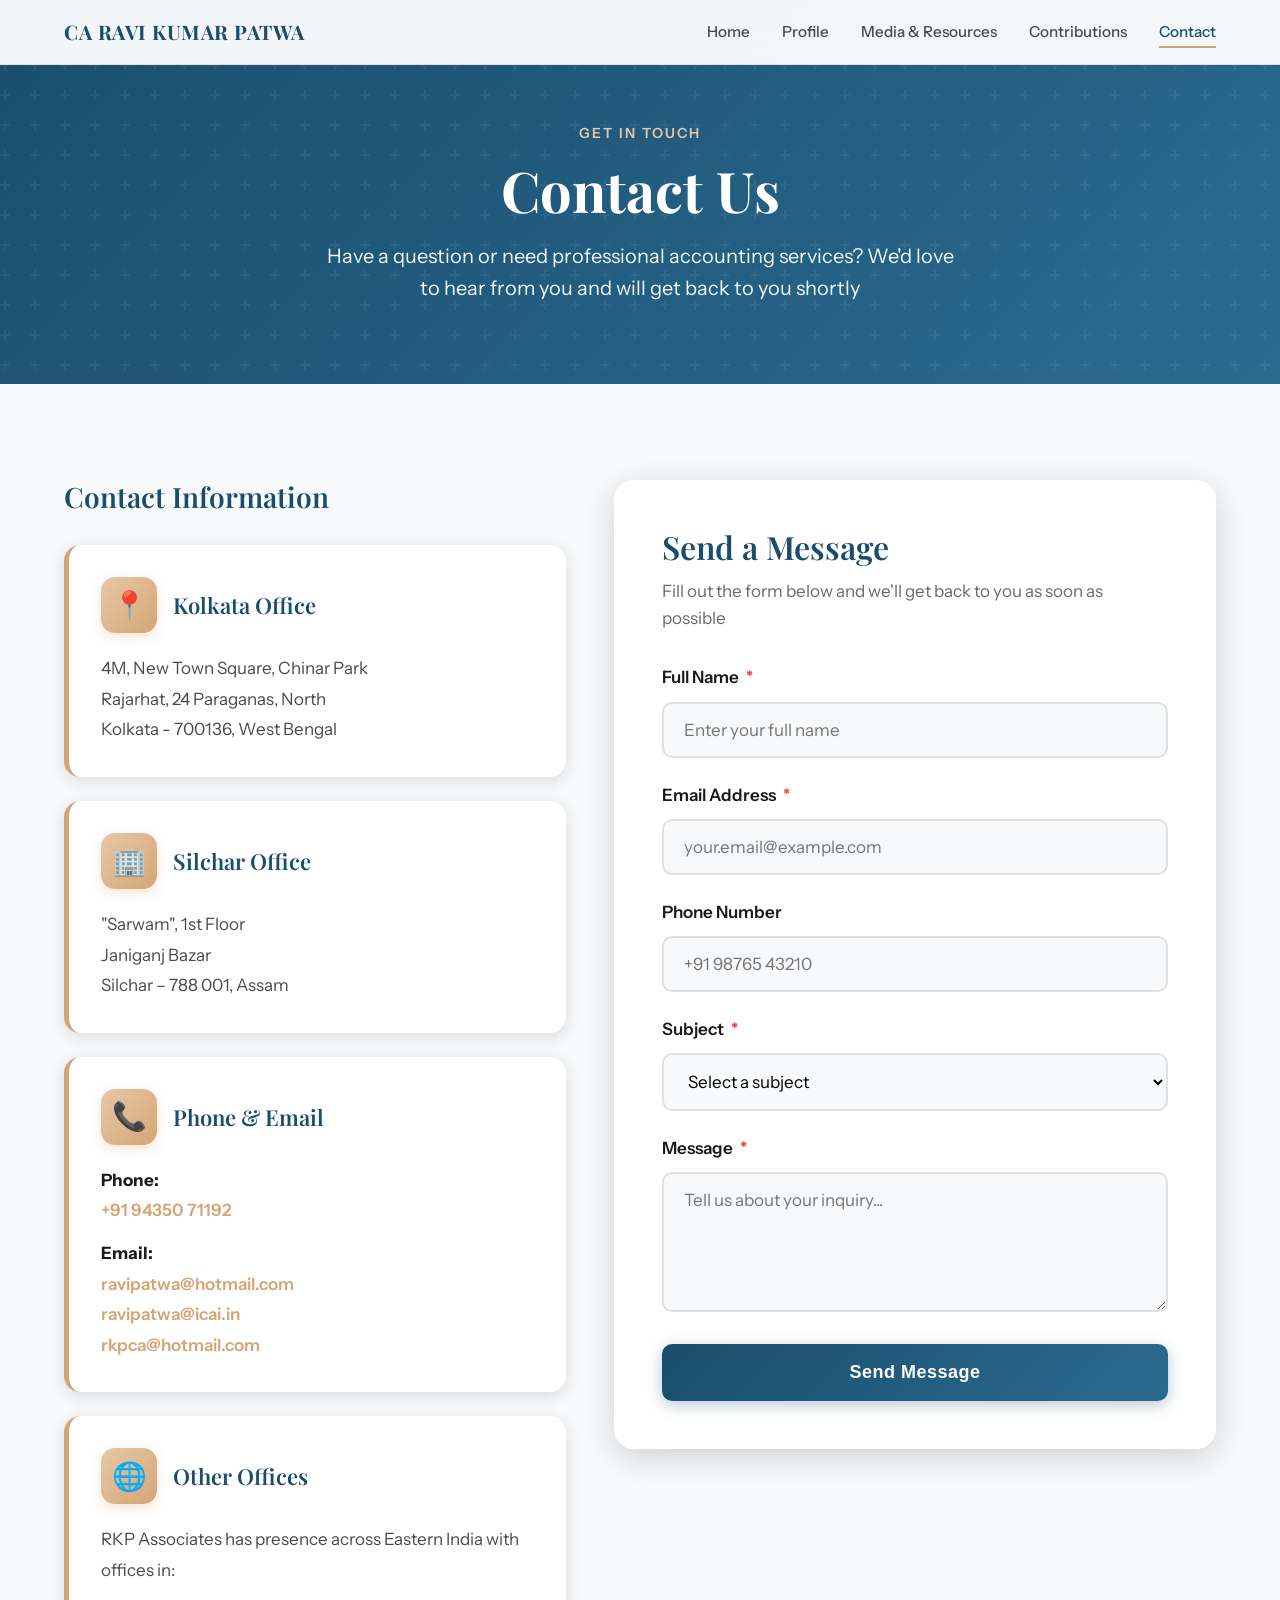
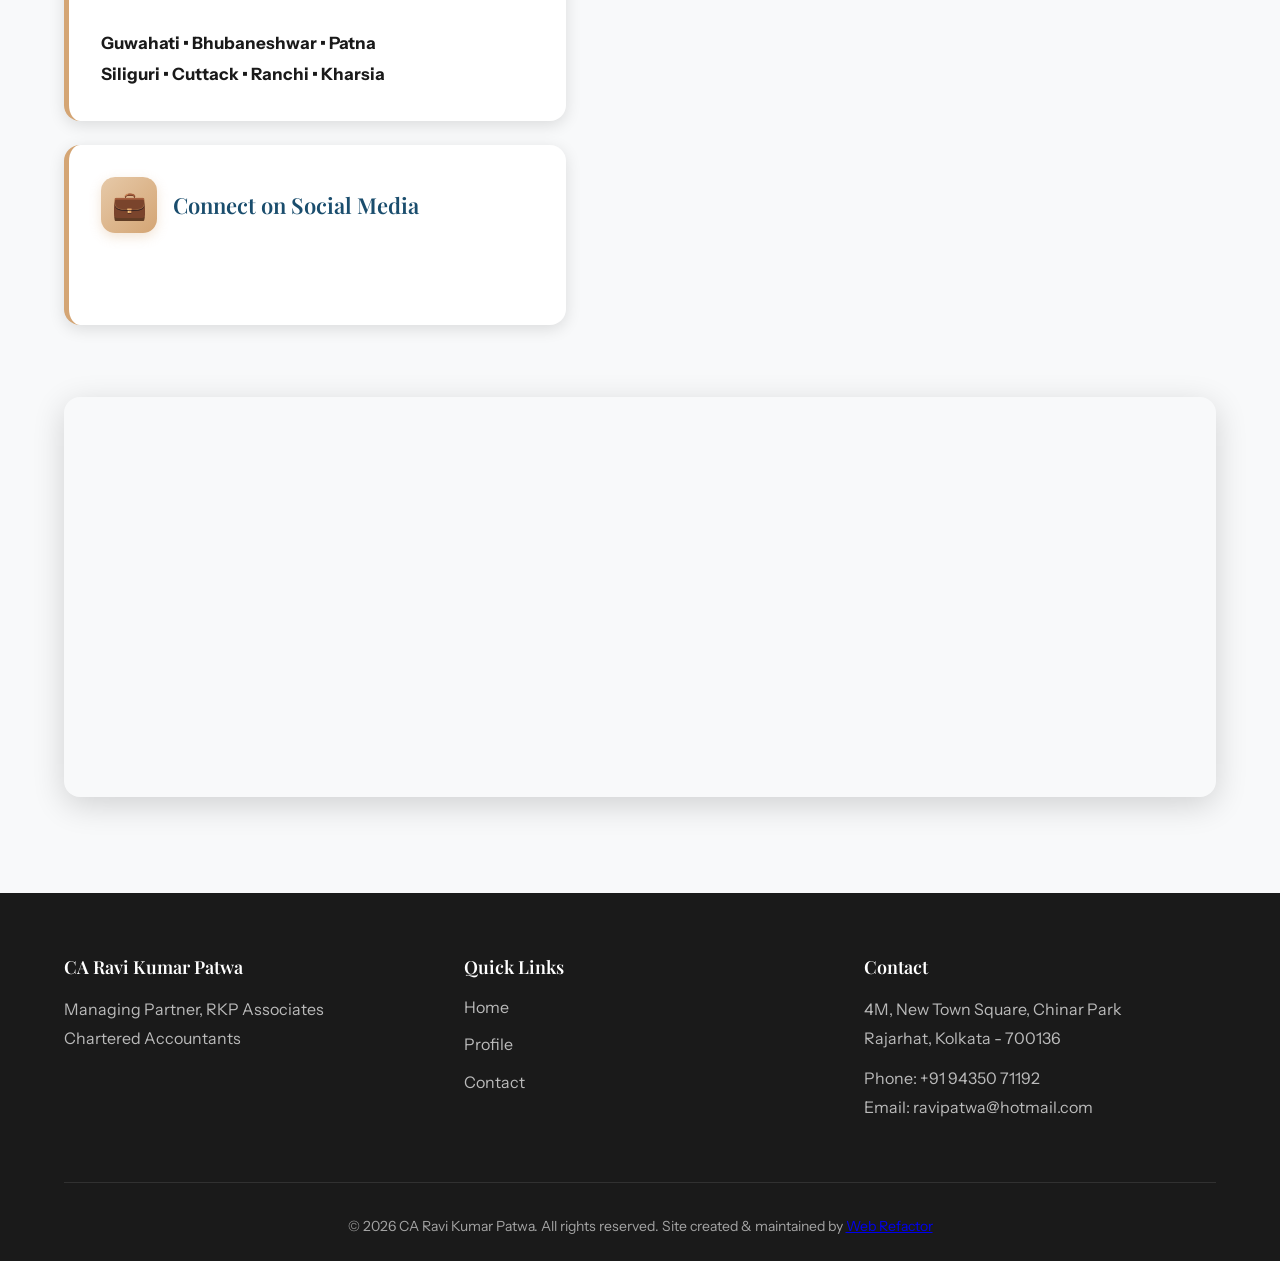
==== commit db80a35f: "map updated" ====
--- a/contact.html
+++ b/contact.html
@@ -548,6 +548,7 @@
                 <input
                   type="tel"
                   id="phone"
+                  required
                   name="phone"
                   placeholder="+91 98765 43210"
                 />
@@ -593,11 +594,11 @@
         <!-- Map Section -->
         <div class="map-section">
           <iframe
-            src="https://www.google.com/maps/embed?pb=!1m18!1m12!1m3!1d3683.6384757419707!2d88.47485931495835!3d22.60123598516826!2m3!1f0!2f0!3f0!3m2!1i1024!2i768!4f13.1!3m3!1m2!1s0x39f89fc8e8e8e8e9%3A0x0!2sNew%20Town%2C%20Kolkata!5e0!3m2!1sen!2sin!4v1234567890"
-            allowfullscreen=""
-            loading="lazy"
-            referrerpolicy="no-referrer-when-downgrade"
-          ></iframe>
+            src="https://www.google.com/maps/embed?pb=!1m18!1m12!1m3!1d230.17542127241063!2d88.44267069151776!3d22.623690908534442!2m3!1f0!2f0!3f0!3m2!1i1024!2i768!4f13.1!3m3!1m2!1s0x39f89f1d3b59afcd%3A0x77a9104f377a9cdc!2sNew%20Town%20Square!5e0!3m2!1sen!2sus!4v1773824772477!5m2!1sen!2sus"
+          >
+            allowfullscreen="" loading="lazy"
+            referrerpolicy="no-referrer-when-downgrade" ></iframe
+          >
         </div>
       </div>
     </section>
@@ -643,7 +644,10 @@
           </div>
         </div>
         <div class="footer-bottom">
-          <p>&copy; 2026 CA Ravi Kumar Patwa. All rights reserved.</p>
+          <p>
+            &copy; 2026 CA Ravi Kumar Patwa. All rights reserved. Site created &
+            maintained by <a href="https://www.webrefactor.com">Web Refactor</a>
+          </p>
         </div>
       </div>
     </footer>
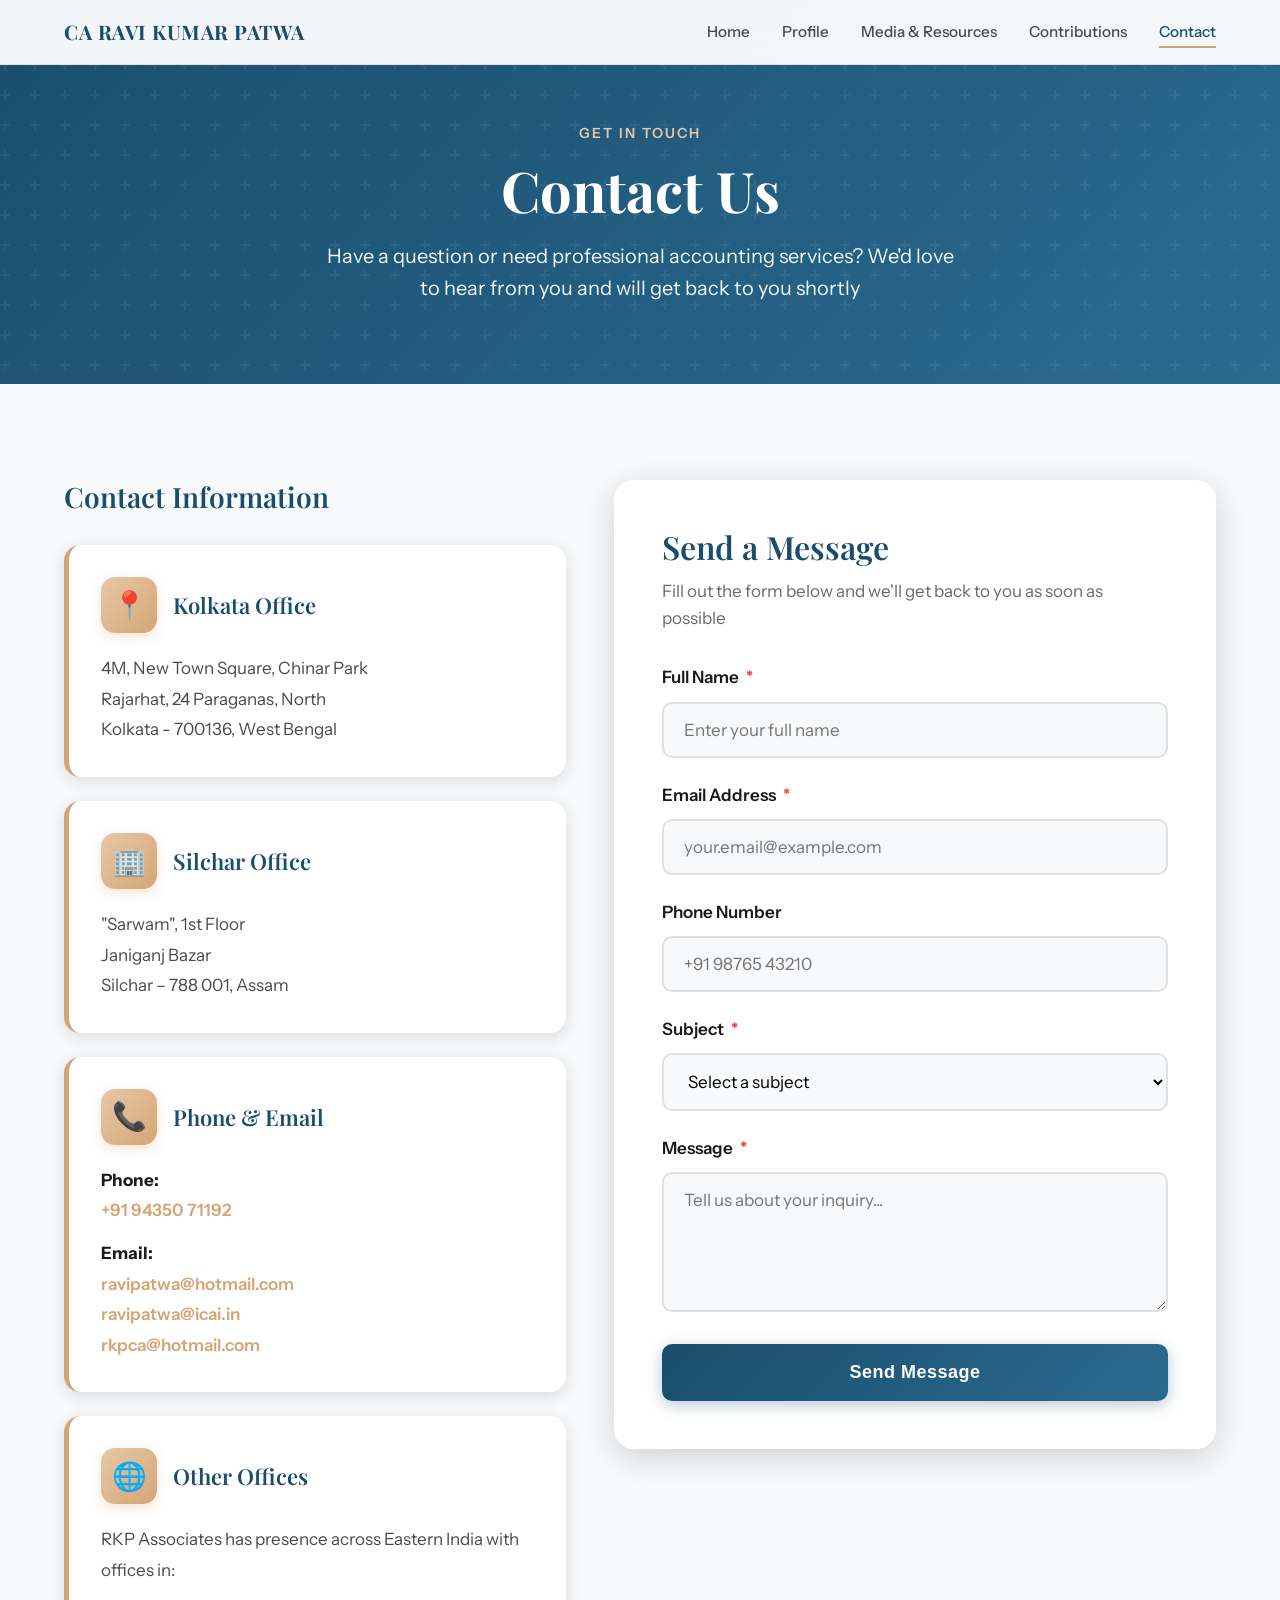
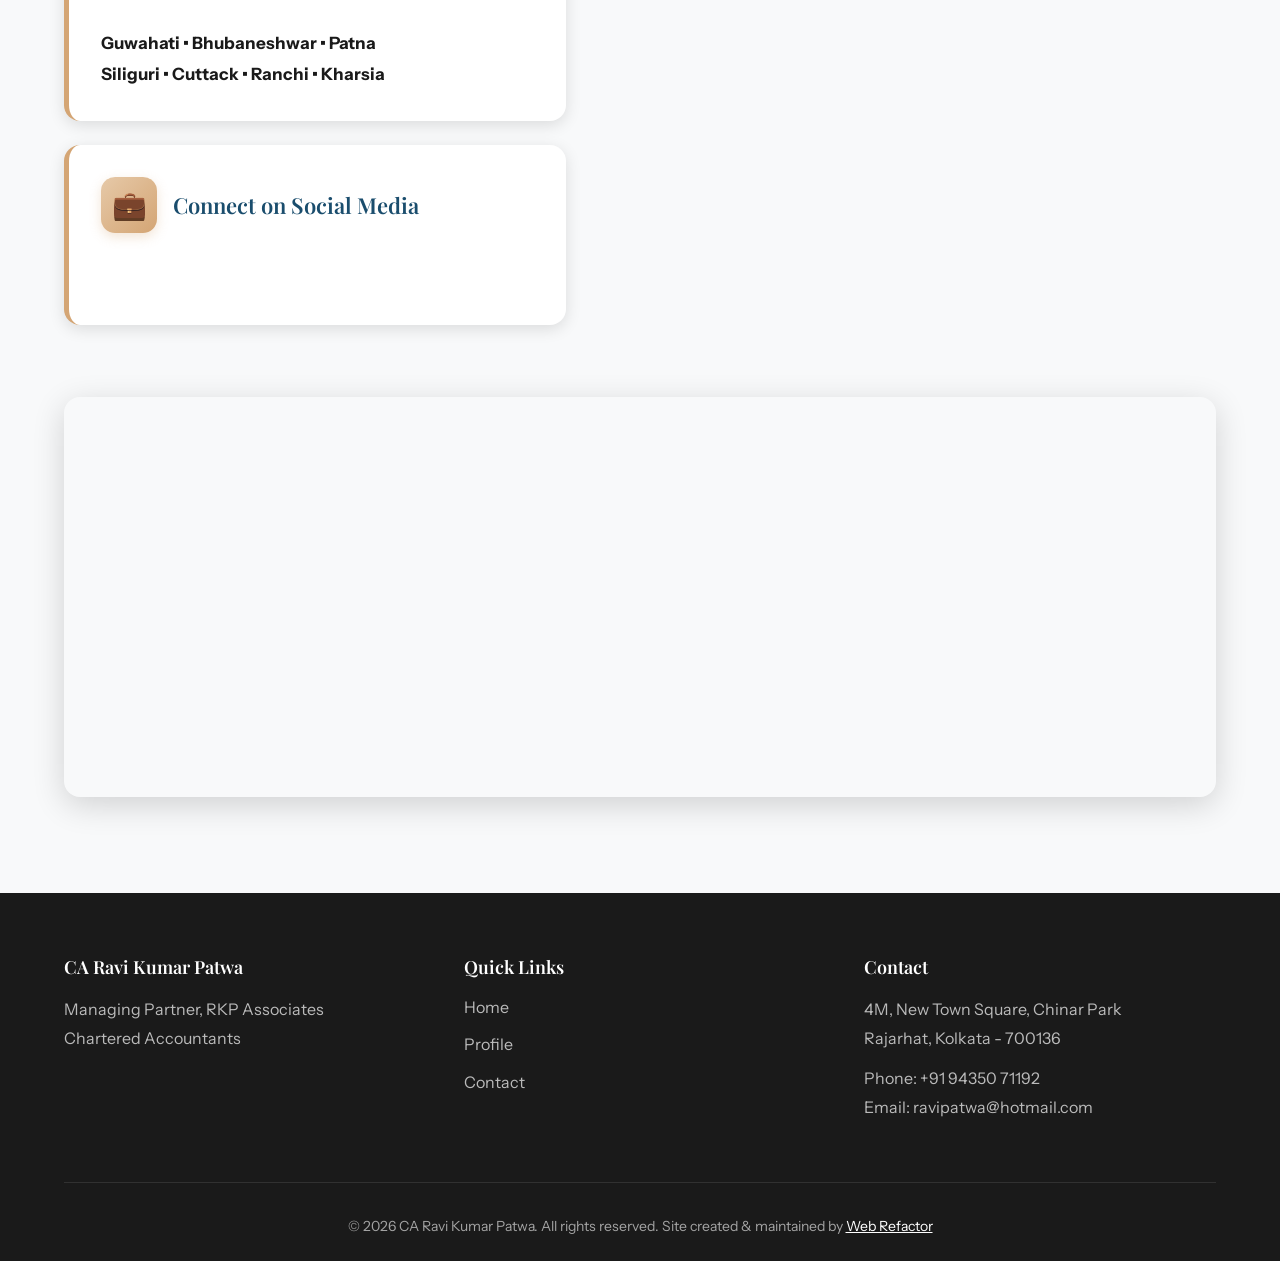
==== commit 34dc71b4: "map updated" ====
--- a/contact.html
+++ b/contact.html
@@ -646,7 +646,12 @@
         <div class="footer-bottom">
           <p>
             &copy; 2026 CA Ravi Kumar Patwa. All rights reserved. Site created &
-            maintained by <a href="https://www.webrefactor.com">Web Refactor</a>
+            maintained by
+            <a
+              href="https://www.webrefactor.com"
+              style="color: white; text-decoration: underline"
+              >Web Refactor</a
+            >
           </p>
         </div>
       </div>
